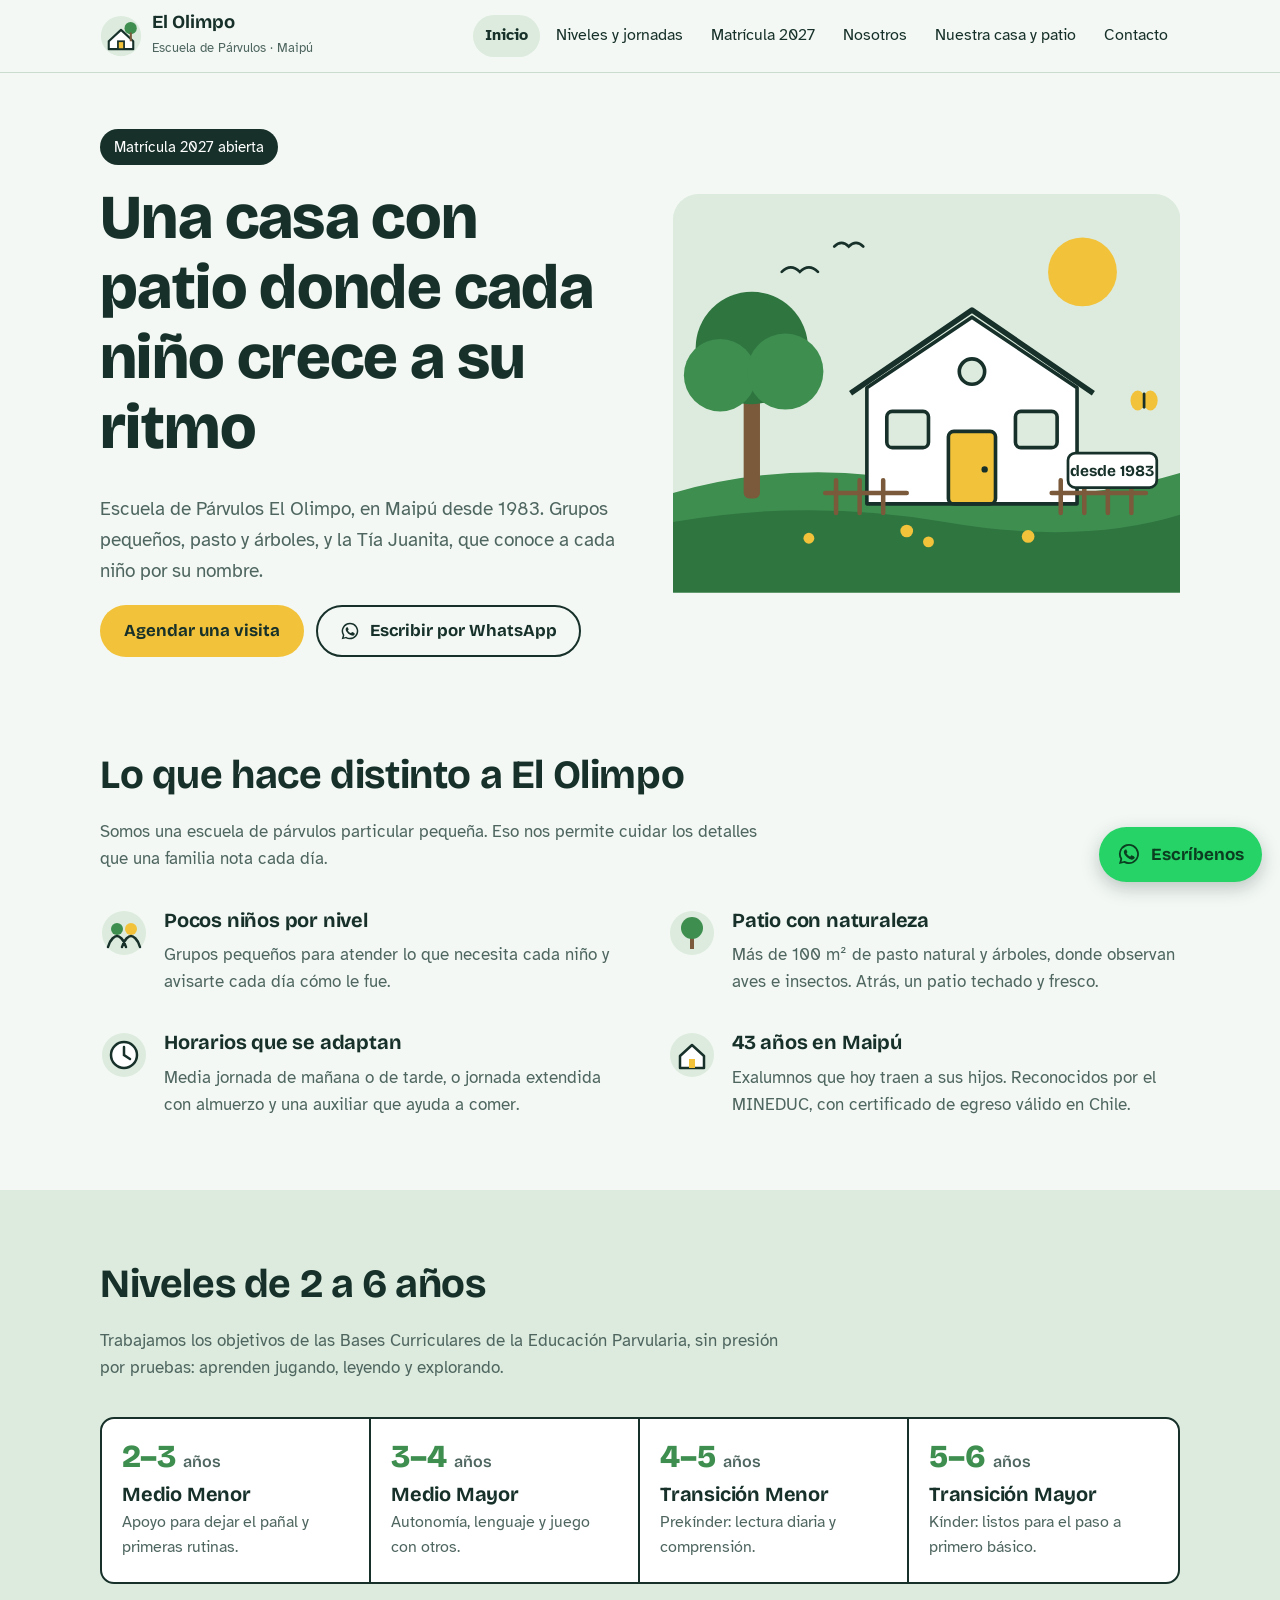
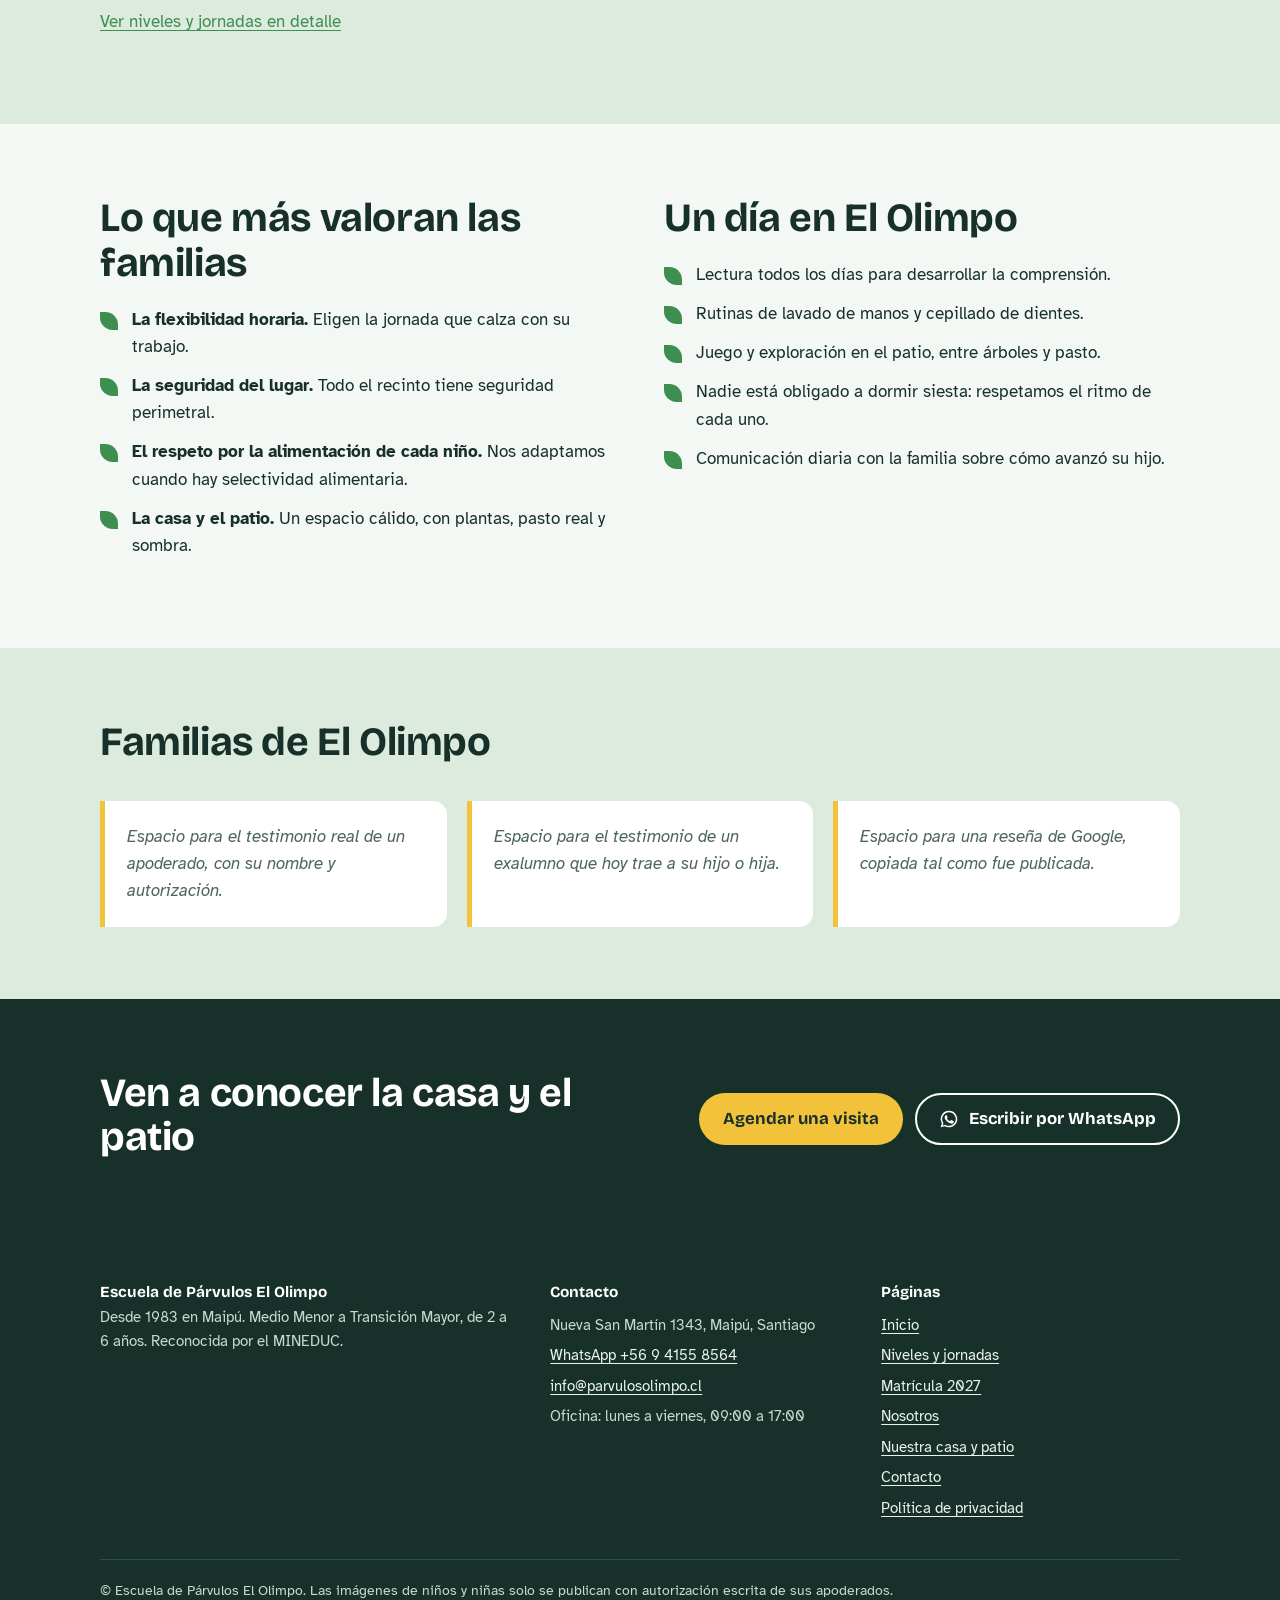
==== index.html @ 6de408c4 "Sitio web Escuela de Párvulos El Olimpo — versión para revisión del cliente Co-Authored-By: Claude O" ====
<!doctype html>
<html lang="es-CL">
<head>
<meta charset="utf-8">
<meta name="viewport" content="width=device-width, initial-scale=1">
<title>Escuela de Párvulos El Olimpo en Maipú | Matrícula 2027 abierta</title>
<meta name="description" content="Escuela de párvulos particular en Maipú desde 1983. Grupos pequeños, patio con pasto y árboles, media jornada o jornada extendida. Matrícula 2027 abierta.">
<link rel="canonical" href="https://parvulosolimpo.cl/">
<meta property="og:type" content="website">
<meta property="og:title" content="Escuela de Párvulos El Olimpo en Maipú | Matrícula 2027 abierta">
<meta property="og:description" content="Escuela de párvulos particular en Maipú desde 1983. Grupos pequeños, patio con pasto y árboles, media jornada o jornada extendida. Matrícula 2027 abierta.">
<meta property="og:url" content="https://parvulosolimpo.cl/">
<meta property="og:locale" content="es_CL">
<link rel="icon" href="favicon.svg" type="image/svg+xml">
<link rel="preconnect" href="https://fonts.googleapis.com">
<link rel="preconnect" href="https://fonts.gstatic.com" crossorigin>
<link href="https://fonts.googleapis.com/css2?family=Atkinson+Hyperlegible:ital,wght@0,400;0,700;1,400&family=Bricolage+Grotesque:opsz,wght@12..96,600;12..96,700;12..96,800&display=swap" rel="stylesheet">
<link rel="stylesheet" href="styles.css">
<script type="application/ld+json">{"@context": "https://schema.org", "@type": "Preschool", "name": "Escuela de Párvulos El Olimpo", "url": "https://parvulosolimpo.cl/", "telephone": "+56941558564", "email": "info@parvulosolimpo.cl", "foundingDate": "1983", "address": {"@type": "PostalAddress", "streetAddress": "Nueva San Martín 1343", "addressLocality": "Maipú", "addressRegion": "Región Metropolitana", "addressCountry": "CL"}, "openingHoursSpecification": [{"@type": "OpeningHoursSpecification", "dayOfWeek": ["Monday", "Tuesday", "Wednesday", "Thursday", "Friday"], "opens": "09:00", "closes": "17:00"}], "description": "Escuela de párvulos particular en Maipú desde 1983. Medio Menor a Transición Mayor (2 a 6 años), grupos pequeños, patio con pasto y árboles, media jornada o jornada extendida. Reconocida por el MINEDUC."}</script>
</head>
<body>
<a class="saltar" href="#contenido">Saltar al contenido</a>
<header class="cabecera">
  <div class="envoltura">
    <a class="marca" href="index.html"><svg viewBox="0 0 48 48" aria-hidden="true"><circle cx="24" cy="24" r="23" fill="#DCEBDD"/><path d="M10 30 24 17l14 13v9H10z" fill="#FFFFFF" stroke="#17312A" stroke-width="2.4" stroke-linejoin="round"/><rect x="20.5" y="30" width="7" height="9" fill="#F2C23A" stroke="#17312A" stroke-width="2"/><circle cx="35" cy="15" r="7" fill="#3E8E4F"/><rect x="34" y="20" width="2.4" height="10" fill="#7A5A3A"/></svg><span><b>El Olimpo</b><small>Escuela de Párvulos · Maipú</small></span></a>
    <button class="boton-menu" aria-expanded="false" aria-controls="menu">Menú</button>
    <nav class="menu" id="menu" aria-label="Principal"><a href="index.html" aria-current="page">Inicio</a><a href="niveles.html">Niveles y jornadas</a><a href="matricula.html">Matrícula 2027</a><a href="nosotros.html">Nosotros</a><a href="casa-y-patio.html">Nuestra casa y patio</a><a href="contacto.html">Contacto</a></nav>
  </div>
</header>
<main id="contenido">

<section class="portada">
  <div class="envoltura">
    <div>
      <span class="aviso-matricula">Matrícula 2027 abierta</span>
      <h1>Una casa con patio donde cada niño crece a su ritmo</h1>
      <p class="bajada">Escuela de Párvulos El Olimpo, en Maipú desde 1983. Grupos pequeños, pasto y árboles, y la Tía Juanita, que conoce a cada niño por su nombre.</p>
      <div class="acciones">
        <a class="boton boton-principal" href="matricula.html#visita">Agendar una visita</a>
        <a class="boton boton-secundario" href="https://wa.me/56941558564?text=Hola%2C%20quiero%20informaci%C3%B3n%20de%20la%20matr%C3%ADcula%202027%20en%20El%20Olimpo."><svg viewBox="0 0 24 24" aria-hidden="true" fill="currentColor"><path d="M12 2a10 10 0 0 0-8.6 15.1L2 22l5-1.3A10 10 0 1 0 12 2Zm0 18.2a8.2 8.2 0 0 1-4.2-1.1l-.3-.2-3 .8.8-2.9-.2-.3A8.2 8.2 0 1 1 12 20.2Zm4.5-6.1c-.2-.1-1.5-.7-1.7-.8-.2-.1-.4-.1-.6.1l-.8 1c-.1.2-.3.2-.5.1a6.7 6.7 0 0 1-3.3-2.9c-.3-.4.2-.4.7-1.4.1-.2 0-.3 0-.4l-.8-1.8c-.2-.5-.4-.4-.6-.4h-.5a1 1 0 0 0-.7.3 3 3 0 0 0-.9 2.2 5.2 5.2 0 0 0 1.1 2.8 11.9 11.9 0 0 0 4.6 4c1.7.7 2.4.8 3.2.7a2.8 2.8 0 0 0 1.8-1.3 2.3 2.3 0 0 0 .2-1.3c-.1-.1-.3-.2-.5-.3Z"/></svg> Escribir por WhatsApp</a>
      </div>
    </div>
    <svg class="ilustracion" viewBox="0 0 560 440" role="img" aria-label="Ilustración de la casa de El Olimpo con su patio, árboles y aves">
  <rect x="0" y="0" width="560" height="440" rx="28" fill="#DCEBDD"/>
  <circle cx="452" cy="86" r="38" fill="#F2C23A"/>
  <g class="ave"><path d="M120 86q10-10 20 0q10-10 20 0" fill="none" stroke="#17312A" stroke-width="3" stroke-linecap="round"/></g>
  <g class="ave b"><path d="M178 58q8-8 16 0q8-8 16 0" fill="none" stroke="#17312A" stroke-width="3" stroke-linecap="round"/></g>
  <path d="M0 330q140-40 280-10t280-12v132H0z" fill="#3E8E4F"/>
  <path d="M0 362q150-26 300 0t260-8v86H0z" fill="#2F7540"/>
  <!-- árbol grande -->
  <rect x="78" y="196" width="18" height="140" rx="6" fill="#7A5A3A"/>
  <circle cx="87" cy="170" r="62" fill="#2F7540"/><circle cx="52" cy="200" r="40" fill="#3E8E4F"/><circle cx="124" cy="196" r="42" fill="#3E8E4F"/>
  <!-- casa -->
  <path d="M196 220 330 128l134 92" fill="none" stroke="#17312A" stroke-width="6" stroke-linejoin="round"/>
  <path d="M214 214 330 136l116 78v128H214z" fill="#FFFFFF" stroke="#17312A" stroke-width="4" stroke-linejoin="round"/>
  <rect x="304" y="262" width="52" height="80" rx="6" fill="#F2C23A" stroke="#17312A" stroke-width="4"/>
  <circle cx="344" cy="304" r="3.5" fill="#17312A"/>
  <rect x="236" y="240" width="46" height="40" rx="6" fill="#DCEBDD" stroke="#17312A" stroke-width="4"/>
  <rect x="378" y="240" width="46" height="40" rx="6" fill="#DCEBDD" stroke="#17312A" stroke-width="4"/>
  <circle cx="330" cy="196" r="14" fill="#DCEBDD" stroke="#17312A" stroke-width="4"/>
  <!-- reja con letrero -->
  <g stroke="#7A5A3A" stroke-width="5" stroke-linecap="round">
    <path d="M180 352v-36M206 352v-36M232 352v-36M428 352v-36M454 352v-36M480 352v-36M506 352v-36"/>
    <path d="M168 330h90M418 330h104"/>
  </g>
  <rect x="436" y="286" width="98" height="38" rx="8" fill="#FFFFFF" stroke="#17312A" stroke-width="3"/>
  <text x="485" y="311" text-anchor="middle" font-family="Bricolage Grotesque, sans-serif" font-weight="700" font-size="17" fill="#17312A">desde 1983</text>
  <!-- flores -->
  <g fill="#F2C23A"><circle cx="258" cy="372" r="7"/><circle cx="282" cy="384" r="6"/><circle cx="392" cy="378" r="7"/><circle cx="150" cy="380" r="6"/></g>
  <!-- mariposa -->
  <g transform="translate(520 228)"><ellipse cx="-7" cy="0" rx="8" ry="11" fill="#F2C23A"/><ellipse cx="7" cy="0" rx="8" ry="11" fill="#F2C23A"/><rect x="-1.5" y="-9" width="3" height="18" rx="1.5" fill="#17312A"/></g>
</svg>
  </div>
</section>

<section class="seccion">
  <div class="envoltura">
    <div class="intro">
      <h2>Lo que hace distinto a El Olimpo</h2>
      <p>Somos una escuela de párvulos particular pequeña. Eso nos permite cuidar los detalles que una familia nota cada día.</p>
    </div>
    <ul class="pilares">
      <li><svg viewBox="0 0 48 48" aria-hidden="true"><circle cx="24" cy="24" r="22" fill="#DCEBDD"/><circle cx="17" cy="20" r="6" fill="#3E8E4F"/><circle cx="31" cy="20" r="6" fill="#F2C23A"/><path d="M8 38c2-8 7-11 9-11s7 3 9 11M22 38c2-8 7-11 9-11s7 3 9 11" fill="none" stroke="#17312A" stroke-width="2.5" stroke-linecap="round"/></svg><div><h3>Pocos niños por nivel</h3><p>Grupos pequeños para atender lo que necesita cada niño y avisarte cada día cómo le fue.</p></div></li>
      <li><svg viewBox="0 0 48 48" aria-hidden="true"><circle cx="24" cy="24" r="22" fill="#DCEBDD"/><rect x="22" y="24" width="4" height="16" fill="#7A5A3A"/><circle cx="24" cy="19" r="11" fill="#3E8E4F"/></svg><div><h3>Patio con naturaleza</h3><p>Más de 100 m² de pasto natural y árboles, donde observan aves e insectos. Atrás, un patio techado y fresco.</p></div></li>
      <li><svg viewBox="0 0 48 48" aria-hidden="true"><circle cx="24" cy="24" r="22" fill="#DCEBDD"/><circle cx="24" cy="24" r="13" fill="#fff" stroke="#17312A" stroke-width="2.5"/><path d="M24 16v8l6 4" stroke="#17312A" stroke-width="2.5" fill="none" stroke-linecap="round"/></svg><div><h3>Horarios que se adaptan</h3><p>Media jornada de mañana o de tarde, o jornada extendida con almuerzo y una auxiliar que ayuda a comer.</p></div></li>
      <li><svg viewBox="0 0 48 48" aria-hidden="true"><circle cx="24" cy="24" r="22" fill="#DCEBDD"/><path d="M12 25 24 14l12 11v12H12z" fill="#fff" stroke="#17312A" stroke-width="2.5" stroke-linejoin="round"/><rect x="21" y="28" width="6" height="9" fill="#F2C23A"/></svg><div><h3>43 años en Maipú</h3><p>Exalumnos que hoy traen a sus hijos. Reconocidos por el MINEDUC, con certificado de egreso válido en Chile.</p></div></li>
    </ul>
  </div>
</section>

<section class="seccion seccion-hoja">
  <div class="envoltura">
    <div class="intro">
      <h2>Niveles de 2 a 6 años</h2>
      <p>Trabajamos los objetivos de las Bases Curriculares de la Educación Parvularia, sin presión por pruebas: aprenden jugando, leyendo y explorando.</p>
    </div>
    <div class="niveles">
      <div class="nivel"><div class="edad">2–3 <span>años</span></div><h3>Medio Menor</h3><p>Apoyo para dejar el pañal y primeras rutinas.</p></div>
      <div class="nivel"><div class="edad">3–4 <span>años</span></div><h3>Medio Mayor</h3><p>Autonomía, lenguaje y juego con otros.</p></div>
      <div class="nivel"><div class="edad">4–5 <span>años</span></div><h3>Transición Menor</h3><p>Prekínder: lectura diaria y comprensión.</p></div>
      <div class="nivel"><div class="edad">5–6 <span>años</span></div><h3>Transición Mayor</h3><p>Kínder: listos para el paso a primero básico.</p></div>
    </div>
    <p class="centrado-sm"><a href="niveles.html">Ver niveles y jornadas en detalle</a></p>
  </div>
</section>

<section class="seccion">
  <div class="envoltura dos-col">
    <div>
      <h2>Lo que más valoran las familias</h2>
      <ul class="lista-hoja">
        <li><b>La flexibilidad horaria.</b> Eligen la jornada que calza con su trabajo.</li>
        <li><b>La seguridad del lugar.</b> Todo el recinto tiene seguridad perimetral.</li>
        <li><b>El respeto por la alimentación de cada niño.</b> Nos adaptamos cuando hay selectividad alimentaria.</li>
        <li><b>La casa y el patio.</b> Un espacio cálido, con plantas, pasto real y sombra.</li>
      </ul>
    </div>
    <div>
      <h2>Un día en El Olimpo</h2>
      <ul class="lista-hoja">
        <li>Lectura todos los días para desarrollar la comprensión.</li>
        <li>Rutinas de lavado de manos y cepillado de dientes.</li>
        <li>Juego y exploración en el patio, entre árboles y pasto.</li>
        <li>Nadie está obligado a dormir siesta: respetamos el ritmo de cada uno.</li>
        <li>Comunicación diaria con la familia sobre cómo avanzó su hijo.</li>
      </ul>
    </div>
  </div>
</section>

<section class="seccion seccion-hoja">
  <div class="envoltura">
    <div class="intro"><h2>Familias de El Olimpo</h2></div>
    <div class="testimonios">
      <blockquote class="testimonio">Espacio para el testimonio real de un apoderado, con su nombre y autorización.</blockquote>
      <blockquote class="testimonio">Espacio para el testimonio de un exalumno que hoy trae a su hijo o hija.</blockquote>
      <blockquote class="testimonio">Espacio para una reseña de Google, copiada tal como fue publicada.</blockquote>
    </div>
  </div>
</section>
<section class="seccion seccion-pino llamado">
  <div class="envoltura">
    <h2>Ven a conocer la casa y el patio</h2>
    <div class="acciones">
      <a class="boton boton-principal" href="matricula.html#visita">Agendar una visita</a>
      <a class="boton boton-secundario" style="border-color:#fff;color:#fff" href="https://wa.me/56941558564?text=Hola%2C%20quiero%20informaci%C3%B3n%20de%20la%20matr%C3%ADcula%202027%20en%20El%20Olimpo."><svg viewBox="0 0 24 24" aria-hidden="true" fill="currentColor"><path d="M12 2a10 10 0 0 0-8.6 15.1L2 22l5-1.3A10 10 0 1 0 12 2Zm0 18.2a8.2 8.2 0 0 1-4.2-1.1l-.3-.2-3 .8.8-2.9-.2-.3A8.2 8.2 0 1 1 12 20.2Zm4.5-6.1c-.2-.1-1.5-.7-1.7-.8-.2-.1-.4-.1-.6.1l-.8 1c-.1.2-.3.2-.5.1a6.7 6.7 0 0 1-3.3-2.9c-.3-.4.2-.4.7-1.4.1-.2 0-.3 0-.4l-.8-1.8c-.2-.5-.4-.4-.6-.4h-.5a1 1 0 0 0-.7.3 3 3 0 0 0-.9 2.2 5.2 5.2 0 0 0 1.1 2.8 11.9 11.9 0 0 0 4.6 4c1.7.7 2.4.8 3.2.7a2.8 2.8 0 0 0 1.8-1.3 2.3 2.3 0 0 0 .2-1.3c-.1-.1-.3-.2-.5-.3Z"/></svg> Escribir por WhatsApp</a>
    </div>
  </div>
</section>

</main>
<footer class="pie">
  <div class="envoltura">
    <div>
      <b>Escuela de Párvulos El Olimpo</b>
      <p>Desde 1983 en Maipú. Medio Menor a Transición Mayor, de 2 a 6 años. Reconocida por el MINEDUC.</p>
    </div>
    <div>
      <b>Contacto</b>
      <ul>
        <li>Nueva San Martín 1343, Maipú, Santiago</li>
        <li><a href="https://wa.me/56941558564?text=Hola%2C%20quiero%20informaci%C3%B3n%20de%20la%20matr%C3%ADcula%202027%20en%20El%20Olimpo.">WhatsApp +56 9 4155 8564</a></li>
        <li><a href="mailto:info@parvulosolimpo.cl">info@parvulosolimpo.cl</a></li>
        <li>Oficina: lunes a viernes, 09:00 a 17:00</li>
      </ul>
    </div>
    <div>
      <b>Páginas</b>
      <ul><li><a href="index.html">Inicio</a></li><li><a href="niveles.html">Niveles y jornadas</a></li><li><a href="matricula.html">Matrícula 2027</a></li><li><a href="nosotros.html">Nosotros</a></li><li><a href="casa-y-patio.html">Nuestra casa y patio</a></li><li><a href="contacto.html">Contacto</a></li><li><a href="privacidad.html">Política de privacidad</a></li></ul>
    </div>
    <p class="legal">© Escuela de Párvulos El Olimpo. Las imágenes de niños y niñas solo se publican con autorización escrita de sus apoderados.</p>
  </div>
</footer>
<a class="wsp-flotante" href="https://wa.me/56941558564?text=Hola%2C%20quiero%20informaci%C3%B3n%20de%20la%20matr%C3%ADcula%202027%20en%20El%20Olimpo." aria-label="Escríbenos por WhatsApp"><svg viewBox="0 0 24 24" aria-hidden="true" fill="currentColor"><path d="M12 2a10 10 0 0 0-8.6 15.1L2 22l5-1.3A10 10 0 1 0 12 2Zm0 18.2a8.2 8.2 0 0 1-4.2-1.1l-.3-.2-3 .8.8-2.9-.2-.3A8.2 8.2 0 1 1 12 20.2Zm4.5-6.1c-.2-.1-1.5-.7-1.7-.8-.2-.1-.4-.1-.6.1l-.8 1c-.1.2-.3.2-.5.1a6.7 6.7 0 0 1-3.3-2.9c-.3-.4.2-.4.7-1.4.1-.2 0-.3 0-.4l-.8-1.8c-.2-.5-.4-.4-.6-.4h-.5a1 1 0 0 0-.7.3 3 3 0 0 0-.9 2.2 5.2 5.2 0 0 0 1.1 2.8 11.9 11.9 0 0 0 4.6 4c1.7.7 2.4.8 3.2.7a2.8 2.8 0 0 0 1.8-1.3 2.3 2.3 0 0 0 .2-1.3c-.1-.1-.3-.2-.5-.3Z"/></svg><span>Escríbenos</span></a>
<script src="script.js"></script>
</body>
</html>
---- styles.css ----
/* Escuela de Párvulos El Olimpo — hoja de estilos */
:root{
  --pino:#17312A;      /* texto y fondos oscuros */
  --pasto:#3E8E4F;     /* verde de acento */
  --hoja:#DCEBDD;      /* verde muy claro para bandas */
  --cielo:#F3F8F4;     /* fondo general */
  --girasol:#F2C23A;   /* botones principales */
  --corteza:#7A5A3A;   /* detalles cálidos */
  --papel:#FFFFFF;
  --suave:#4F6660;     /* texto secundario */
  --borde:#C9DCCD;
  --radio:14px;
  --ancho:1120px;
  --f-tit:"Bricolage Grotesque", system-ui, sans-serif;
  --f-txt:"Atkinson Hyperlegible", system-ui, sans-serif;
}
*{box-sizing:border-box}
html{scroll-behavior:smooth}
@media (prefers-reduced-motion:reduce){html{scroll-behavior:auto}*{animation:none!important;transition:none!important}}
body{margin:0;background:var(--cielo);color:var(--pino);font-family:var(--f-txt);font-size:1.0625rem;line-height:1.6;-webkit-font-smoothing:antialiased}
img,svg{max-width:100%;display:block}
a{color:var(--pasto);text-underline-offset:3px}
a:hover{color:var(--pino)}
:focus-visible{outline:3px solid var(--girasol);outline-offset:3px;border-radius:6px}
h1,h2,h3{font-family:var(--f-tit);line-height:1.12;margin:0 0 .5em;letter-spacing:-.01em}
h1{font-size:clamp(2.2rem,5.4vw,3.9rem);font-weight:800}
h2{font-size:clamp(1.7rem,3.4vw,2.5rem);font-weight:700}
h3{font-size:1.25rem;font-weight:700}
p{margin:0 0 1em;max-width:68ch}
.envoltura{max-width:var(--ancho);margin:0 auto;padding:0 20px}
.saltar{position:absolute;left:-999px;top:8px;background:var(--girasol);color:var(--pino);padding:8px 14px;border-radius:8px;z-index:50}
.saltar:focus{left:12px}

/* Encabezado */
.cabecera{background:var(--cielo);position:sticky;top:0;z-index:30;border-bottom:1px solid var(--borde)}
.cabecera .envoltura{display:flex;align-items:center;justify-content:space-between;gap:16px;min-height:72px}
.marca{display:flex;align-items:center;gap:10px;text-decoration:none;color:var(--pino)}
.marca svg{width:42px;height:42px;flex:none}
.marca b{font-family:var(--f-tit);font-size:1.15rem;display:block;line-height:1.1}
.marca small{color:var(--suave);font-size:.82rem}
.menu{display:flex;gap:4px;align-items:center}
.menu a{color:var(--pino);text-decoration:none;padding:8px 12px;border-radius:999px;font-size:.98rem}
.menu a:hover{background:var(--hoja)}
.menu a[aria-current="page"]{background:var(--hoja);font-weight:700}
.boton-menu{display:none;background:none;border:2px solid var(--pino);border-radius:10px;padding:6px 12px;font:inherit;color:var(--pino);cursor:pointer}
@media (max-width:900px){
  .boton-menu{display:block}
  .menu{display:none;position:absolute;left:0;right:0;top:72px;background:var(--cielo);flex-direction:column;align-items:stretch;padding:8px 20px 20px;border-bottom:1px solid var(--borde)}
  .menu.abierto{display:flex}
  .menu a{padding:12px 14px}
}

/* Botones */
.boton{display:inline-flex;align-items:center;gap:10px;font-family:var(--f-tit);font-weight:700;font-size:1.05rem;text-decoration:none;padding:14px 22px;border-radius:999px;border:2px solid transparent;cursor:pointer;line-height:1.1}
.boton-principal{background:var(--girasol);color:var(--pino)}
.boton-principal:hover{background:#E5B323;color:var(--pino)}
.boton-secundario{border-color:var(--pino);color:var(--pino);background:transparent}
.boton-secundario:hover{background:var(--pino);color:var(--papel)}
.boton svg{width:20px;height:20px}
.acciones{display:flex;flex-wrap:wrap;gap:12px;margin-top:8px}

/* Portada */
.portada{padding:56px 0 24px;overflow:hidden}
.portada .envoltura{display:grid;grid-template-columns:1.05fr 1fr;gap:40px;align-items:center}
.portada .bajada{font-size:1.2rem;color:var(--suave);max-width:46ch}
.aviso-matricula{display:inline-block;background:var(--pino);color:var(--papel);padding:6px 14px;border-radius:999px;font-size:.95rem;margin-bottom:18px}
.ilustracion{width:100%;height:auto}
@media (max-width:860px){.portada .envoltura{grid-template-columns:1fr}.portada{padding-top:32px}}

/* Secciones */
.seccion{padding:72px 0}
.seccion-hoja{background:var(--hoja)}
.seccion-pino{background:var(--pino);color:var(--papel)}
.seccion-pino a:not(.boton){color:var(--girasol)}
.seccion-pino p{color:#D9E7DF}
.intro{max-width:62ch;margin-bottom:36px}
.intro p{color:var(--suave)}
.seccion-pino .intro p{color:#C7DACF}

/* Pilares de la portada: lista en dos columnas, no tarjetas */
.pilares{display:grid;grid-template-columns:repeat(2,1fr);gap:36px 56px;list-style:none;padding:0;margin:0}
.pilares li{display:grid;grid-template-columns:48px 1fr;gap:16px}
.pilares svg{width:48px;height:48px}
.pilares p{color:var(--suave);margin:0}
@media (max-width:720px){.pilares{grid-template-columns:1fr}}

/* Niveles */
.niveles{display:grid;grid-template-columns:repeat(4,1fr);gap:0;border:2px solid var(--pino);border-radius:var(--radio);overflow:hidden;background:var(--papel)}
.nivel{padding:22px 20px;border-right:2px solid var(--pino)}
.nivel:last-child{border-right:0}
.nivel .edad{font-family:var(--f-tit);font-size:2rem;font-weight:800;color:var(--pasto);line-height:1}
.nivel .edad span{font-size:1rem;color:var(--suave);font-weight:600}
.nivel h3{margin:10px 0 4px}
.nivel p{color:var(--suave);font-size:.98rem;margin:0}
@media (max-width:860px){.niveles{grid-template-columns:repeat(2,1fr)}.nivel:nth-child(2){border-right:0}.nivel:nth-child(-n+2){border-bottom:2px solid var(--pino)}}
@media (max-width:480px){.niveles{grid-template-columns:1fr}.nivel{border-right:0;border-bottom:2px solid var(--pino)}.nivel:last-child{border-bottom:0}}

/* Jornadas */
.jornadas{display:grid;grid-template-columns:repeat(3,1fr);gap:20px}
.jornada{background:var(--papel);border-radius:var(--radio);padding:24px;border:1px solid var(--borde)}
.jornada .hora{font-family:var(--f-tit);font-size:1.5rem;font-weight:700}
.jornada.destacada{border:2px solid var(--pasto)}
@media (max-width:860px){.jornadas{grid-template-columns:1fr}}

/* Lista con hojitas */
.lista-hoja{list-style:none;padding:0;margin:0 0 1em}
.lista-hoja li{position:relative;padding-left:32px;margin-bottom:12px;max-width:66ch}
.lista-hoja li::before{content:"";position:absolute;left:0;top:.35em;width:18px;height:18px;background:var(--pasto);border-radius:0 70% 0 70%}
.seccion-pino .lista-hoja li::before{background:var(--girasol)}

/* Columnas */
.dos-col{display:grid;grid-template-columns:1fr 1fr;gap:48px;align-items:start}
@media (max-width:860px){.dos-col{grid-template-columns:1fr;gap:28px}}

/* Cita de la dueña */
.cita{font-family:var(--f-tit);font-size:clamp(1.4rem,2.6vw,2rem);font-weight:600;line-height:1.3;margin:0 0 16px;max-width:30ch}
.firma{color:var(--girasol);font-weight:700}

/* Fotos pendientes */
.foto{background:repeating-linear-gradient(135deg,#E7F0E8 0 14px,#DCE9DE 14px 28px);border:2px dashed #9DBBA4;border-radius:var(--radio);display:flex;align-items:center;justify-content:center;text-align:center;color:var(--suave);font-size:.95rem;padding:16px;aspect-ratio:4/3}
.foto.alta{aspect-ratio:3/4}
.foto.ancha{aspect-ratio:16/9}
.galeria{display:grid;grid-template-columns:repeat(3,1fr);gap:16px}
.galeria .ancha{grid-column:span 2}
@media (max-width:720px){.galeria{grid-template-columns:1fr}.galeria .ancha{grid-column:auto}}

/* Testimonios (espacios para reales) */
.testimonios{display:grid;grid-template-columns:repeat(3,1fr);gap:20px}
.testimonio{margin:0;background:var(--papel);border-left:5px solid var(--girasol);padding:22px;border-radius:0 var(--radio) var(--radio) 0;color:var(--suave);font-style:italic}
@media (max-width:860px){.testimonios{grid-template-columns:1fr}}

/* Pasos de matrícula (secuencia real) */
.pasos{list-style:none;padding:0;margin:0;counter-reset:paso;display:grid;gap:0}
.pasos li{counter-increment:paso;display:grid;grid-template-columns:64px 1fr;gap:18px;padding:22px 0;border-top:1px solid var(--borde)}
.pasos li:last-child{border-bottom:1px solid var(--borde)}
.pasos li::before{content:counter(paso);font-family:var(--f-tit);font-weight:800;font-size:2.4rem;color:var(--pasto);line-height:1}
.pasos p{margin:0;color:var(--suave)}

/* Formulario */
.formulario{background:var(--papel);border-radius:var(--radio);padding:28px;border:1px solid var(--borde)}
.campo{margin-bottom:16px}
.campo label{display:block;font-weight:700;margin-bottom:6px}
.campo input,.campo select,.campo textarea{width:100%;font:inherit;padding:12px 14px;border:2px solid var(--borde);border-radius:10px;background:var(--cielo);color:var(--pino)}
.campo input:focus,.campo select:focus,.campo textarea:focus{border-color:var(--pasto);outline:none}
.ayuda{font-size:.9rem;color:var(--suave)}
.error{color:#A3341F;font-size:.92rem;margin-top:6px;display:none}
.campo.con-error .error{display:block}
.campo.con-error input,.campo.con-error select{border-color:#A3341F}

/* Preguntas frecuentes */
.preguntas details{border-top:1px solid var(--borde);padding:4px 0}
.preguntas details:last-child{border-bottom:1px solid var(--borde)}
.preguntas summary{cursor:pointer;font-family:var(--f-tit);font-weight:700;font-size:1.12rem;padding:16px 36px 16px 0;list-style:none;position:relative}
.preguntas summary::-webkit-details-marker{display:none}
.preguntas summary::after{content:"+";position:absolute;right:4px;top:10px;font-size:1.6rem;color:var(--pasto)}
.preguntas details[open] summary::after{content:"–"}
.preguntas details p{color:var(--suave)}

/* Contacto */
.datos{list-style:none;padding:0;margin:0 0 24px}
.datos li{padding:14px 0;border-bottom:1px solid var(--borde)}
.datos b{display:block;font-family:var(--f-tit)}
.mapa{width:100%;aspect-ratio:4/3;border:0;border-radius:var(--radio)}

/* Documentos */
.documentos{display:grid;grid-template-columns:repeat(2,1fr);gap:10px 32px;list-style:none;padding:0}
.documentos a{display:block;padding:10px 0;border-bottom:1px solid var(--borde);text-decoration:none;color:var(--pino)}
.documentos a:hover{color:var(--pasto)}
.documentos small{color:var(--suave)}
@media (max-width:640px){.documentos{grid-template-columns:1fr}}

/* Línea de tiempo de la historia */
.historia{list-style:none;padding:0;margin:0;border-left:3px solid var(--pasto)}
.historia li{padding:0 0 26px 26px;position:relative}
.historia li::before{content:"";position:absolute;left:-10px;top:6px;width:17px;height:17px;border-radius:50%;background:var(--cielo);border:3px solid var(--pasto)}
.historia .anio{font-family:var(--f-tit);font-weight:800;font-size:1.4rem}

/* Llamado final */
.llamado{text-align:left}
.llamado .envoltura{display:flex;justify-content:space-between;align-items:center;gap:24px;flex-wrap:wrap}
.llamado h2{margin:0;max-width:22ch}

/* Pie */
.pie{background:var(--pino);color:#C7DACF;padding:48px 0 96px;font-size:.96rem}
.pie .envoltura{display:grid;grid-template-columns:1.4fr 1fr 1fr;gap:32px}
.pie b{color:var(--papel);font-family:var(--f-tit)}
.pie a{color:#E9F2EC}
.pie ul{list-style:none;padding:0;margin:8px 0 0}
.pie li{margin-bottom:6px}
.pie .legal{grid-column:1/-1;max-width:none;border-top:1px solid #2E4D43;padding-top:20px;font-size:.88rem}
@media (max-width:760px){.pie .envoltura{grid-template-columns:1fr}}

/* WhatsApp flotante */
.wsp-flotante{position:fixed;right:18px;bottom:18px;z-index:40;background:#25D366;color:#0B3D21;border-radius:999px;padding:14px 18px;display:flex;align-items:center;gap:10px;text-decoration:none;font-family:var(--f-tit);font-weight:700;box-shadow:0 6px 18px rgba(23,49,42,.25)}
.wsp-flotante:hover{color:#0B3D21;background:#1FBE5B}
.wsp-flotante svg{width:24px;height:24px}
@media (max-width:480px){.wsp-flotante span{display:none}.wsp-flotante{padding:14px}}

/* Animación única: las aves de la ilustración */
@keyframes vuelo{0%,100%{transform:translate(0,0)}50%{transform:translate(6px,-5px)}}
.ave{animation:vuelo 5s ease-in-out infinite}
.ave.b{animation-delay:-2.5s}

.pequeno{font-size:.92rem;color:var(--suave)}
.centrado-sm{margin-top:24px}
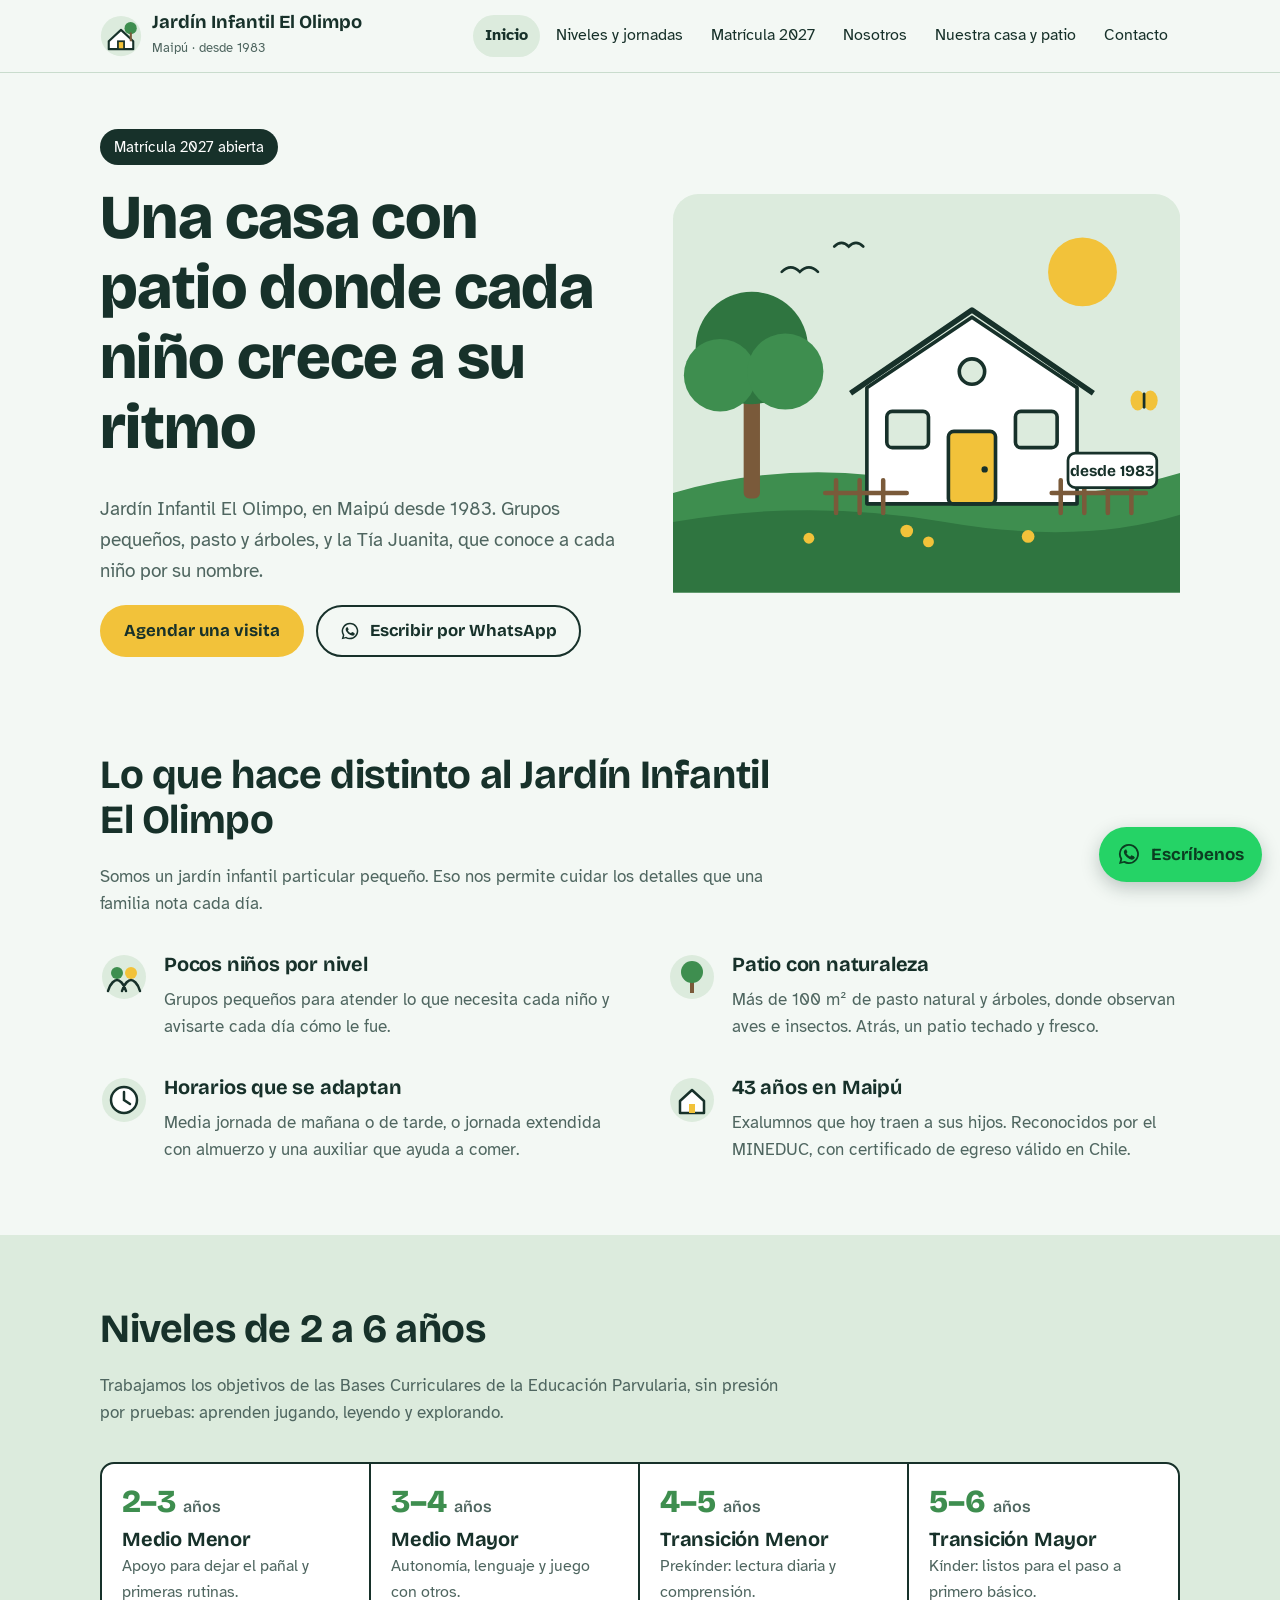
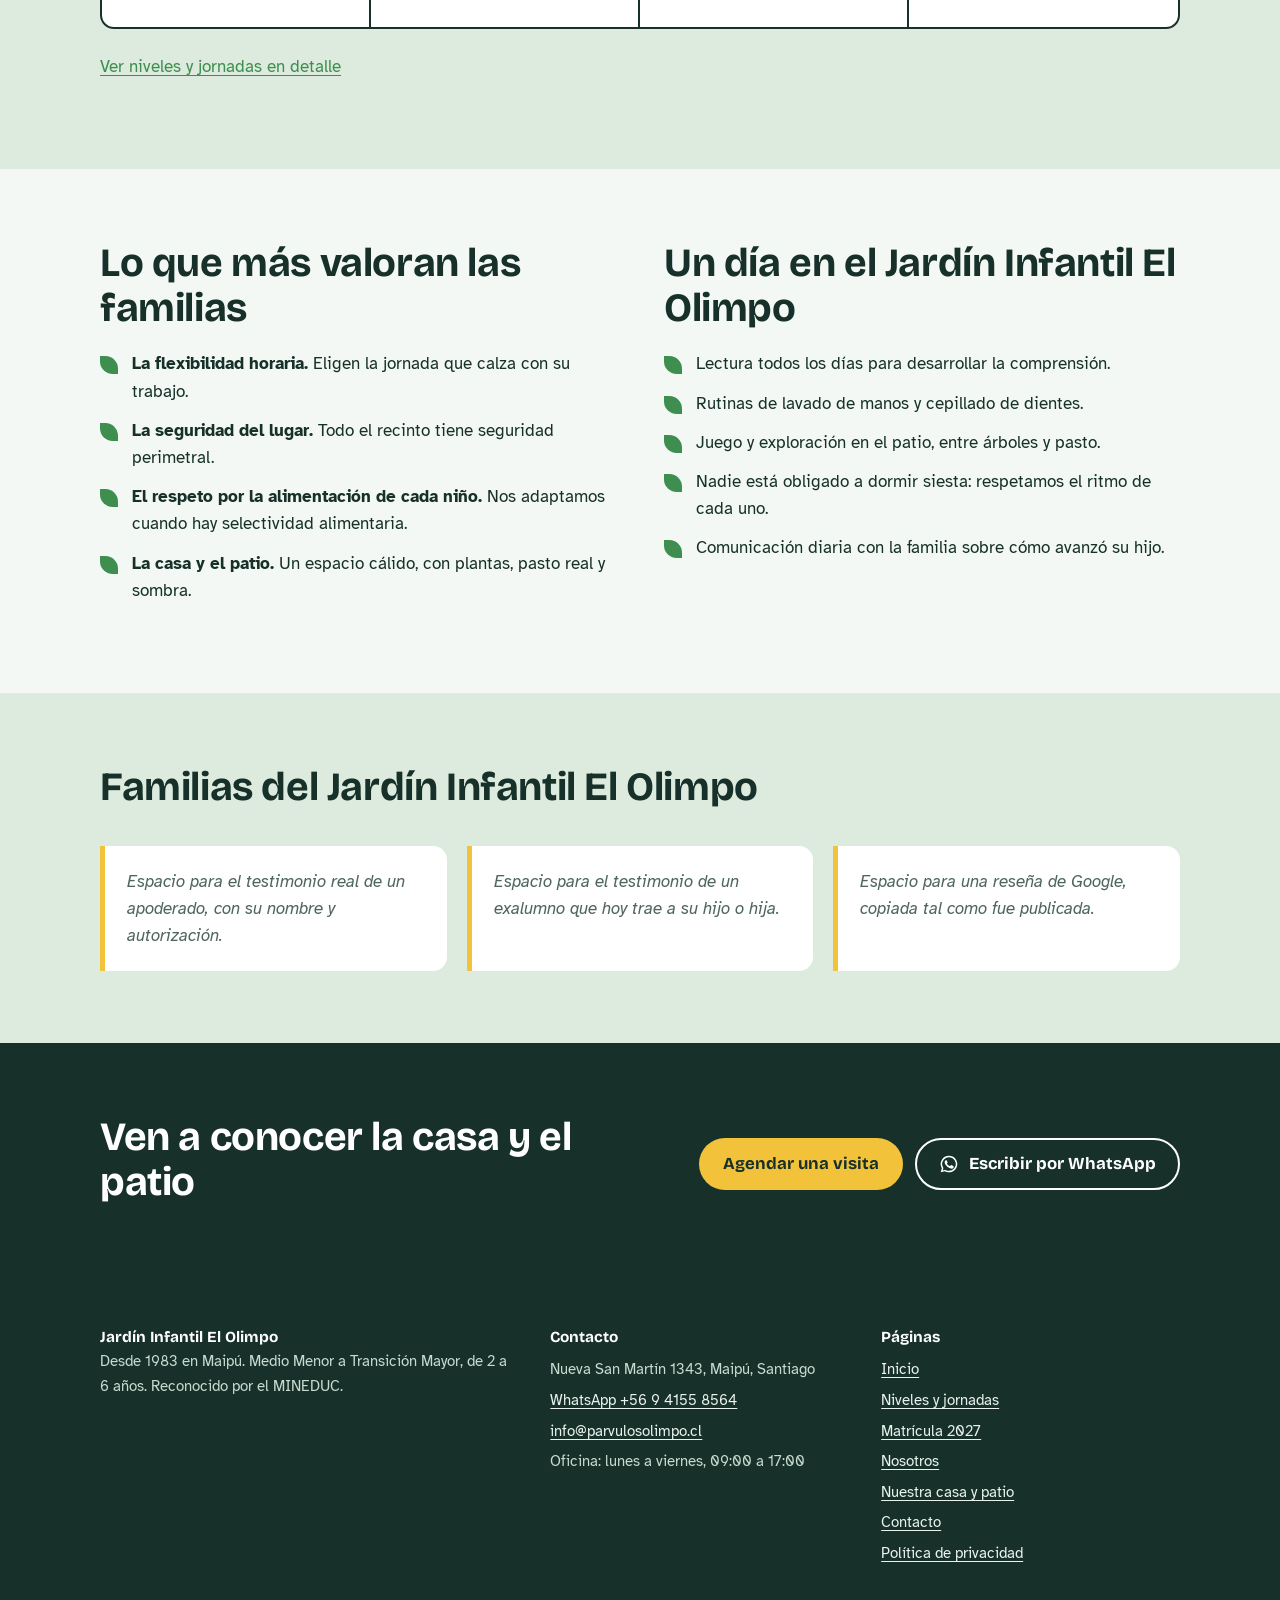
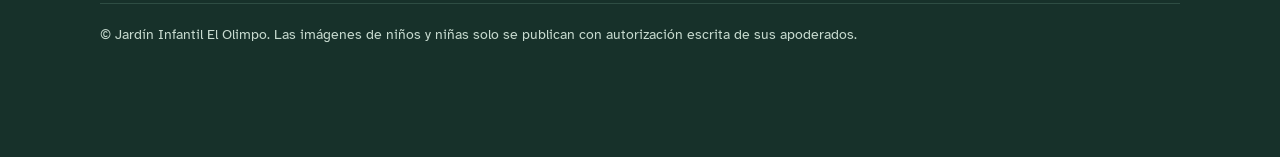
==== commit ccd0c66d: "Usar el nombre completo «Jardín Infantil El Olimpo» en todo el sitio Co-Authored-By: Claude Opus 5.5" ====
--- a/index.html
+++ b/index.html
@@ -2,13 +2,14 @@
 <html lang="es-CL">
 <head>
 <meta charset="utf-8">
+<meta name="robots" content="noindex, nofollow"><!-- QUITAR al publicar en parvulosolimpo.cl -->
 <meta name="viewport" content="width=device-width, initial-scale=1">
-<title>Escuela de Párvulos El Olimpo en Maipú | Matrícula 2027 abierta</title>
-<meta name="description" content="Escuela de párvulos particular en Maipú desde 1983. Grupos pequeños, patio con pasto y árboles, media jornada o jornada extendida. Matrícula 2027 abierta.">
+<title>Jardín Infantil El Olimpo en Maipú | Matrícula 2027 abierta</title>
+<meta name="description" content="Jardín Infantil El Olimpo, particular en Maipú desde 1983. Grupos pequeños, patio con pasto y árboles, media jornada o jornada extendida. Matrícula 2027 abierta.">
 <link rel="canonical" href="https://parvulosolimpo.cl/">
 <meta property="og:type" content="website">
-<meta property="og:title" content="Escuela de Párvulos El Olimpo en Maipú | Matrícula 2027 abierta">
-<meta property="og:description" content="Escuela de párvulos particular en Maipú desde 1983. Grupos pequeños, patio con pasto y árboles, media jornada o jornada extendida. Matrícula 2027 abierta.">
+<meta property="og:title" content="Jardín Infantil El Olimpo en Maipú | Matrícula 2027 abierta">
+<meta property="og:description" content="Jardín Infantil El Olimpo, particular en Maipú desde 1983. Grupos pequeños, patio con pasto y árboles, media jornada o jornada extendida. Matrícula 2027 abierta.">
 <meta property="og:url" content="https://parvulosolimpo.cl/">
 <meta property="og:locale" content="es_CL">
 <link rel="icon" href="favicon.svg" type="image/svg+xml">
@@ -16,13 +17,13 @@
 <link rel="preconnect" href="https://fonts.gstatic.com" crossorigin>
 <link href="https://fonts.googleapis.com/css2?family=Atkinson+Hyperlegible:ital,wght@0,400;0,700;1,400&family=Bricolage+Grotesque:opsz,wght@12..96,600;12..96,700;12..96,800&display=swap" rel="stylesheet">
 <link rel="stylesheet" href="styles.css">
-<script type="application/ld+json">{"@context": "https://schema.org", "@type": "Preschool", "name": "Escuela de Párvulos El Olimpo", "url": "https://parvulosolimpo.cl/", "telephone": "+56941558564", "email": "info@parvulosolimpo.cl", "foundingDate": "1983", "address": {"@type": "PostalAddress", "streetAddress": "Nueva San Martín 1343", "addressLocality": "Maipú", "addressRegion": "Región Metropolitana", "addressCountry": "CL"}, "openingHoursSpecification": [{"@type": "OpeningHoursSpecification", "dayOfWeek": ["Monday", "Tuesday", "Wednesday", "Thursday", "Friday"], "opens": "09:00", "closes": "17:00"}], "description": "Escuela de párvulos particular en Maipú desde 1983. Medio Menor a Transición Mayor (2 a 6 años), grupos pequeños, patio con pasto y árboles, media jornada o jornada extendida. Reconocida por el MINEDUC."}</script>
+<script type="application/ld+json">{"@context": "https://schema.org", "@type": "Preschool", "name": "Jardín Infantil El Olimpo", "alternateName": "Escuela de Párvulos El Olimpo", "url": "https://parvulosolimpo.cl/", "telephone": "+56941558564", "email": "info@parvulosolimpo.cl", "foundingDate": "1983", "address": {"@type": "PostalAddress", "streetAddress": "Nueva San Martín 1343", "addressLocality": "Maipú", "addressRegion": "Región Metropolitana", "addressCountry": "CL"}, "openingHoursSpecification": [{"@type": "OpeningHoursSpecification", "dayOfWeek": ["Monday", "Tuesday", "Wednesday", "Thursday", "Friday"], "opens": "09:00", "closes": "17:00"}], "description": "Jardín Infantil El Olimpo, particular en Maipú desde 1983. Medio Menor a Transición Mayor (2 a 6 años), grupos pequeños, patio con pasto y árboles, media jornada o jornada extendida. Reconocido por el MINEDUC."}</script>
 </head>
 <body>
 <a class="saltar" href="#contenido">Saltar al contenido</a>
 <header class="cabecera">
   <div class="envoltura">
-    <a class="marca" href="index.html"><svg viewBox="0 0 48 48" aria-hidden="true"><circle cx="24" cy="24" r="23" fill="#DCEBDD"/><path d="M10 30 24 17l14 13v9H10z" fill="#FFFFFF" stroke="#17312A" stroke-width="2.4" stroke-linejoin="round"/><rect x="20.5" y="30" width="7" height="9" fill="#F2C23A" stroke="#17312A" stroke-width="2"/><circle cx="35" cy="15" r="7" fill="#3E8E4F"/><rect x="34" y="20" width="2.4" height="10" fill="#7A5A3A"/></svg><span><b>El Olimpo</b><small>Escuela de Párvulos · Maipú</small></span></a>
+    <a class="marca" href="index.html"><svg viewBox="0 0 48 48" aria-hidden="true"><circle cx="24" cy="24" r="23" fill="#DCEBDD"/><path d="M10 30 24 17l14 13v9H10z" fill="#FFFFFF" stroke="#17312A" stroke-width="2.4" stroke-linejoin="round"/><rect x="20.5" y="30" width="7" height="9" fill="#F2C23A" stroke="#17312A" stroke-width="2"/><circle cx="35" cy="15" r="7" fill="#3E8E4F"/><rect x="34" y="20" width="2.4" height="10" fill="#7A5A3A"/></svg><span><b>Jardín Infantil El Olimpo</b><small>Maipú · desde 1983</small></span></a>
     <button class="boton-menu" aria-expanded="false" aria-controls="menu">Menú</button>
     <nav class="menu" id="menu" aria-label="Principal"><a href="index.html" aria-current="page">Inicio</a><a href="niveles.html">Niveles y jornadas</a><a href="matricula.html">Matrícula 2027</a><a href="nosotros.html">Nosotros</a><a href="casa-y-patio.html">Nuestra casa y patio</a><a href="contacto.html">Contacto</a></nav>
   </div>
@@ -34,13 +35,13 @@
     <div>
       <span class="aviso-matricula">Matrícula 2027 abierta</span>
       <h1>Una casa con patio donde cada niño crece a su ritmo</h1>
-      <p class="bajada">Escuela de Párvulos El Olimpo, en Maipú desde 1983. Grupos pequeños, pasto y árboles, y la Tía Juanita, que conoce a cada niño por su nombre.</p>
+      <p class="bajada">Jardín Infantil El Olimpo, en Maipú desde 1983. Grupos pequeños, pasto y árboles, y la Tía Juanita, que conoce a cada niño por su nombre.</p>
       <div class="acciones">
         <a class="boton boton-principal" href="matricula.html#visita">Agendar una visita</a>
-        <a class="boton boton-secundario" href="https://wa.me/56941558564?text=Hola%2C%20quiero%20informaci%C3%B3n%20de%20la%20matr%C3%ADcula%202027%20en%20El%20Olimpo."><svg viewBox="0 0 24 24" aria-hidden="true" fill="currentColor"><path d="M12 2a10 10 0 0 0-8.6 15.1L2 22l5-1.3A10 10 0 1 0 12 2Zm0 18.2a8.2 8.2 0 0 1-4.2-1.1l-.3-.2-3 .8.8-2.9-.2-.3A8.2 8.2 0 1 1 12 20.2Zm4.5-6.1c-.2-.1-1.5-.7-1.7-.8-.2-.1-.4-.1-.6.1l-.8 1c-.1.2-.3.2-.5.1a6.7 6.7 0 0 1-3.3-2.9c-.3-.4.2-.4.7-1.4.1-.2 0-.3 0-.4l-.8-1.8c-.2-.5-.4-.4-.6-.4h-.5a1 1 0 0 0-.7.3 3 3 0 0 0-.9 2.2 5.2 5.2 0 0 0 1.1 2.8 11.9 11.9 0 0 0 4.6 4c1.7.7 2.4.8 3.2.7a2.8 2.8 0 0 0 1.8-1.3 2.3 2.3 0 0 0 .2-1.3c-.1-.1-.3-.2-.5-.3Z"/></svg> Escribir por WhatsApp</a>
+        <a class="boton boton-secundario" href="https://wa.me/56941558564?text=Hola%2C%20quiero%20informaci%C3%B3n%20de%20la%20matr%C3%ADcula%202027%20en%20el%20Jard%C3%ADn%20Infantil%20El%20Olimpo."><svg viewBox="0 0 24 24" aria-hidden="true" fill="currentColor"><path d="M12 2a10 10 0 0 0-8.6 15.1L2 22l5-1.3A10 10 0 1 0 12 2Zm0 18.2a8.2 8.2 0 0 1-4.2-1.1l-.3-.2-3 .8.8-2.9-.2-.3A8.2 8.2 0 1 1 12 20.2Zm4.5-6.1c-.2-.1-1.5-.7-1.7-.8-.2-.1-.4-.1-.6.1l-.8 1c-.1.2-.3.2-.5.1a6.7 6.7 0 0 1-3.3-2.9c-.3-.4.2-.4.7-1.4.1-.2 0-.3 0-.4l-.8-1.8c-.2-.5-.4-.4-.6-.4h-.5a1 1 0 0 0-.7.3 3 3 0 0 0-.9 2.2 5.2 5.2 0 0 0 1.1 2.8 11.9 11.9 0 0 0 4.6 4c1.7.7 2.4.8 3.2.7a2.8 2.8 0 0 0 1.8-1.3 2.3 2.3 0 0 0 .2-1.3c-.1-.1-.3-.2-.5-.3Z"/></svg> Escribir por WhatsApp</a>
       </div>
     </div>
-    <svg class="ilustracion" viewBox="0 0 560 440" role="img" aria-label="Ilustración de la casa de El Olimpo con su patio, árboles y aves">
+    <svg class="ilustracion" viewBox="0 0 560 440" role="img" aria-label="Ilustración de la casa del Jardín Infantil El Olimpo con su patio, árboles y aves">
   <rect x="0" y="0" width="560" height="440" rx="28" fill="#DCEBDD"/>
   <circle cx="452" cy="86" r="38" fill="#F2C23A"/>
   <g class="ave"><path d="M120 86q10-10 20 0q10-10 20 0" fill="none" stroke="#17312A" stroke-width="3" stroke-linecap="round"/></g>
@@ -76,8 +77,8 @@
 <section class="seccion">
   <div class="envoltura">
     <div class="intro">
-      <h2>Lo que hace distinto a El Olimpo</h2>
-      <p>Somos una escuela de párvulos particular pequeña. Eso nos permite cuidar los detalles que una familia nota cada día.</p>
+      <h2>Lo que hace distinto al Jardín Infantil El Olimpo</h2>
+      <p>Somos un jardín infantil particular pequeño. Eso nos permite cuidar los detalles que una familia nota cada día.</p>
     </div>
     <ul class="pilares">
       <li><svg viewBox="0 0 48 48" aria-hidden="true"><circle cx="24" cy="24" r="22" fill="#DCEBDD"/><circle cx="17" cy="20" r="6" fill="#3E8E4F"/><circle cx="31" cy="20" r="6" fill="#F2C23A"/><path d="M8 38c2-8 7-11 9-11s7 3 9 11M22 38c2-8 7-11 9-11s7 3 9 11" fill="none" stroke="#17312A" stroke-width="2.5" stroke-linecap="round"/></svg><div><h3>Pocos niños por nivel</h3><p>Grupos pequeños para atender lo que necesita cada niño y avisarte cada día cómo le fue.</p></div></li>
@@ -116,7 +117,7 @@
       </ul>
     </div>
     <div>
-      <h2>Un día en El Olimpo</h2>
+      <h2>Un día en el Jardín Infantil El Olimpo</h2>
       <ul class="lista-hoja">
         <li>Lectura todos los días para desarrollar la comprensión.</li>
         <li>Rutinas de lavado de manos y cepillado de dientes.</li>
@@ -130,7 +131,7 @@
 
 <section class="seccion seccion-hoja">
   <div class="envoltura">
-    <div class="intro"><h2>Familias de El Olimpo</h2></div>
+    <div class="intro"><h2>Familias del Jardín Infantil El Olimpo</h2></div>
     <div class="testimonios">
       <blockquote class="testimonio">Espacio para el testimonio real de un apoderado, con su nombre y autorización.</blockquote>
       <blockquote class="testimonio">Espacio para el testimonio de un exalumno que hoy trae a su hijo o hija.</blockquote>
@@ -143,7 +144,7 @@
     <h2>Ven a conocer la casa y el patio</h2>
     <div class="acciones">
       <a class="boton boton-principal" href="matricula.html#visita">Agendar una visita</a>
-      <a class="boton boton-secundario" style="border-color:#fff;color:#fff" href="https://wa.me/56941558564?text=Hola%2C%20quiero%20informaci%C3%B3n%20de%20la%20matr%C3%ADcula%202027%20en%20El%20Olimpo."><svg viewBox="0 0 24 24" aria-hidden="true" fill="currentColor"><path d="M12 2a10 10 0 0 0-8.6 15.1L2 22l5-1.3A10 10 0 1 0 12 2Zm0 18.2a8.2 8.2 0 0 1-4.2-1.1l-.3-.2-3 .8.8-2.9-.2-.3A8.2 8.2 0 1 1 12 20.2Zm4.5-6.1c-.2-.1-1.5-.7-1.7-.8-.2-.1-.4-.1-.6.1l-.8 1c-.1.2-.3.2-.5.1a6.7 6.7 0 0 1-3.3-2.9c-.3-.4.2-.4.7-1.4.1-.2 0-.3 0-.4l-.8-1.8c-.2-.5-.4-.4-.6-.4h-.5a1 1 0 0 0-.7.3 3 3 0 0 0-.9 2.2 5.2 5.2 0 0 0 1.1 2.8 11.9 11.9 0 0 0 4.6 4c1.7.7 2.4.8 3.2.7a2.8 2.8 0 0 0 1.8-1.3 2.3 2.3 0 0 0 .2-1.3c-.1-.1-.3-.2-.5-.3Z"/></svg> Escribir por WhatsApp</a>
+      <a class="boton boton-secundario" style="border-color:#fff;color:#fff" href="https://wa.me/56941558564?text=Hola%2C%20quiero%20informaci%C3%B3n%20de%20la%20matr%C3%ADcula%202027%20en%20el%20Jard%C3%ADn%20Infantil%20El%20Olimpo."><svg viewBox="0 0 24 24" aria-hidden="true" fill="currentColor"><path d="M12 2a10 10 0 0 0-8.6 15.1L2 22l5-1.3A10 10 0 1 0 12 2Zm0 18.2a8.2 8.2 0 0 1-4.2-1.1l-.3-.2-3 .8.8-2.9-.2-.3A8.2 8.2 0 1 1 12 20.2Zm4.5-6.1c-.2-.1-1.5-.7-1.7-.8-.2-.1-.4-.1-.6.1l-.8 1c-.1.2-.3.2-.5.1a6.7 6.7 0 0 1-3.3-2.9c-.3-.4.2-.4.7-1.4.1-.2 0-.3 0-.4l-.8-1.8c-.2-.5-.4-.4-.6-.4h-.5a1 1 0 0 0-.7.3 3 3 0 0 0-.9 2.2 5.2 5.2 0 0 0 1.1 2.8 11.9 11.9 0 0 0 4.6 4c1.7.7 2.4.8 3.2.7a2.8 2.8 0 0 0 1.8-1.3 2.3 2.3 0 0 0 .2-1.3c-.1-.1-.3-.2-.5-.3Z"/></svg> Escribir por WhatsApp</a>
     </div>
   </div>
 </section>
@@ -152,14 +153,14 @@
 <footer class="pie">
   <div class="envoltura">
     <div>
-      <b>Escuela de Párvulos El Olimpo</b>
-      <p>Desde 1983 en Maipú. Medio Menor a Transición Mayor, de 2 a 6 años. Reconocida por el MINEDUC.</p>
+      <b>Jardín Infantil El Olimpo</b>
+      <p>Desde 1983 en Maipú. Medio Menor a Transición Mayor, de 2 a 6 años. Reconocido por el MINEDUC.</p>
     </div>
     <div>
       <b>Contacto</b>
       <ul>
         <li>Nueva San Martín 1343, Maipú, Santiago</li>
-        <li><a href="https://wa.me/56941558564?text=Hola%2C%20quiero%20informaci%C3%B3n%20de%20la%20matr%C3%ADcula%202027%20en%20El%20Olimpo.">WhatsApp +56 9 4155 8564</a></li>
+        <li><a href="https://wa.me/56941558564?text=Hola%2C%20quiero%20informaci%C3%B3n%20de%20la%20matr%C3%ADcula%202027%20en%20el%20Jard%C3%ADn%20Infantil%20El%20Olimpo.">WhatsApp +56 9 4155 8564</a></li>
         <li><a href="mailto:info@parvulosolimpo.cl">info@parvulosolimpo.cl</a></li>
         <li>Oficina: lunes a viernes, 09:00 a 17:00</li>
       </ul>
@@ -168,10 +169,10 @@
       <b>Páginas</b>
       <ul><li><a href="index.html">Inicio</a></li><li><a href="niveles.html">Niveles y jornadas</a></li><li><a href="matricula.html">Matrícula 2027</a></li><li><a href="nosotros.html">Nosotros</a></li><li><a href="casa-y-patio.html">Nuestra casa y patio</a></li><li><a href="contacto.html">Contacto</a></li><li><a href="privacidad.html">Política de privacidad</a></li></ul>
     </div>
-    <p class="legal">© Escuela de Párvulos El Olimpo. Las imágenes de niños y niñas solo se publican con autorización escrita de sus apoderados.</p>
+    <p class="legal">© Jardín Infantil El Olimpo. Las imágenes de niños y niñas solo se publican con autorización escrita de sus apoderados.</p>
   </div>
 </footer>
-<a class="wsp-flotante" href="https://wa.me/56941558564?text=Hola%2C%20quiero%20informaci%C3%B3n%20de%20la%20matr%C3%ADcula%202027%20en%20El%20Olimpo." aria-label="Escríbenos por WhatsApp"><svg viewBox="0 0 24 24" aria-hidden="true" fill="currentColor"><path d="M12 2a10 10 0 0 0-8.6 15.1L2 22l5-1.3A10 10 0 1 0 12 2Zm0 18.2a8.2 8.2 0 0 1-4.2-1.1l-.3-.2-3 .8.8-2.9-.2-.3A8.2 8.2 0 1 1 12 20.2Zm4.5-6.1c-.2-.1-1.5-.7-1.7-.8-.2-.1-.4-.1-.6.1l-.8 1c-.1.2-.3.2-.5.1a6.7 6.7 0 0 1-3.3-2.9c-.3-.4.2-.4.7-1.4.1-.2 0-.3 0-.4l-.8-1.8c-.2-.5-.4-.4-.6-.4h-.5a1 1 0 0 0-.7.3 3 3 0 0 0-.9 2.2 5.2 5.2 0 0 0 1.1 2.8 11.9 11.9 0 0 0 4.6 4c1.7.7 2.4.8 3.2.7a2.8 2.8 0 0 0 1.8-1.3 2.3 2.3 0 0 0 .2-1.3c-.1-.1-.3-.2-.5-.3Z"/></svg><span>Escríbenos</span></a>
+<a class="wsp-flotante" href="https://wa.me/56941558564?text=Hola%2C%20quiero%20informaci%C3%B3n%20de%20la%20matr%C3%ADcula%202027%20en%20el%20Jard%C3%ADn%20Infantil%20El%20Olimpo." aria-label="Escríbenos por WhatsApp"><svg viewBox="0 0 24 24" aria-hidden="true" fill="currentColor"><path d="M12 2a10 10 0 0 0-8.6 15.1L2 22l5-1.3A10 10 0 1 0 12 2Zm0 18.2a8.2 8.2 0 0 1-4.2-1.1l-.3-.2-3 .8.8-2.9-.2-.3A8.2 8.2 0 1 1 12 20.2Zm4.5-6.1c-.2-.1-1.5-.7-1.7-.8-.2-.1-.4-.1-.6.1l-.8 1c-.1.2-.3.2-.5.1a6.7 6.7 0 0 1-3.3-2.9c-.3-.4.2-.4.7-1.4.1-.2 0-.3 0-.4l-.8-1.8c-.2-.5-.4-.4-.6-.4h-.5a1 1 0 0 0-.7.3 3 3 0 0 0-.9 2.2 5.2 5.2 0 0 0 1.1 2.8 11.9 11.9 0 0 0 4.6 4c1.7.7 2.4.8 3.2.7a2.8 2.8 0 0 0 1.8-1.3 2.3 2.3 0 0 0 .2-1.3c-.1-.1-.3-.2-.5-.3Z"/></svg><span>Escríbenos</span></a>
 <script src="script.js"></script>
 </body>
 </html>
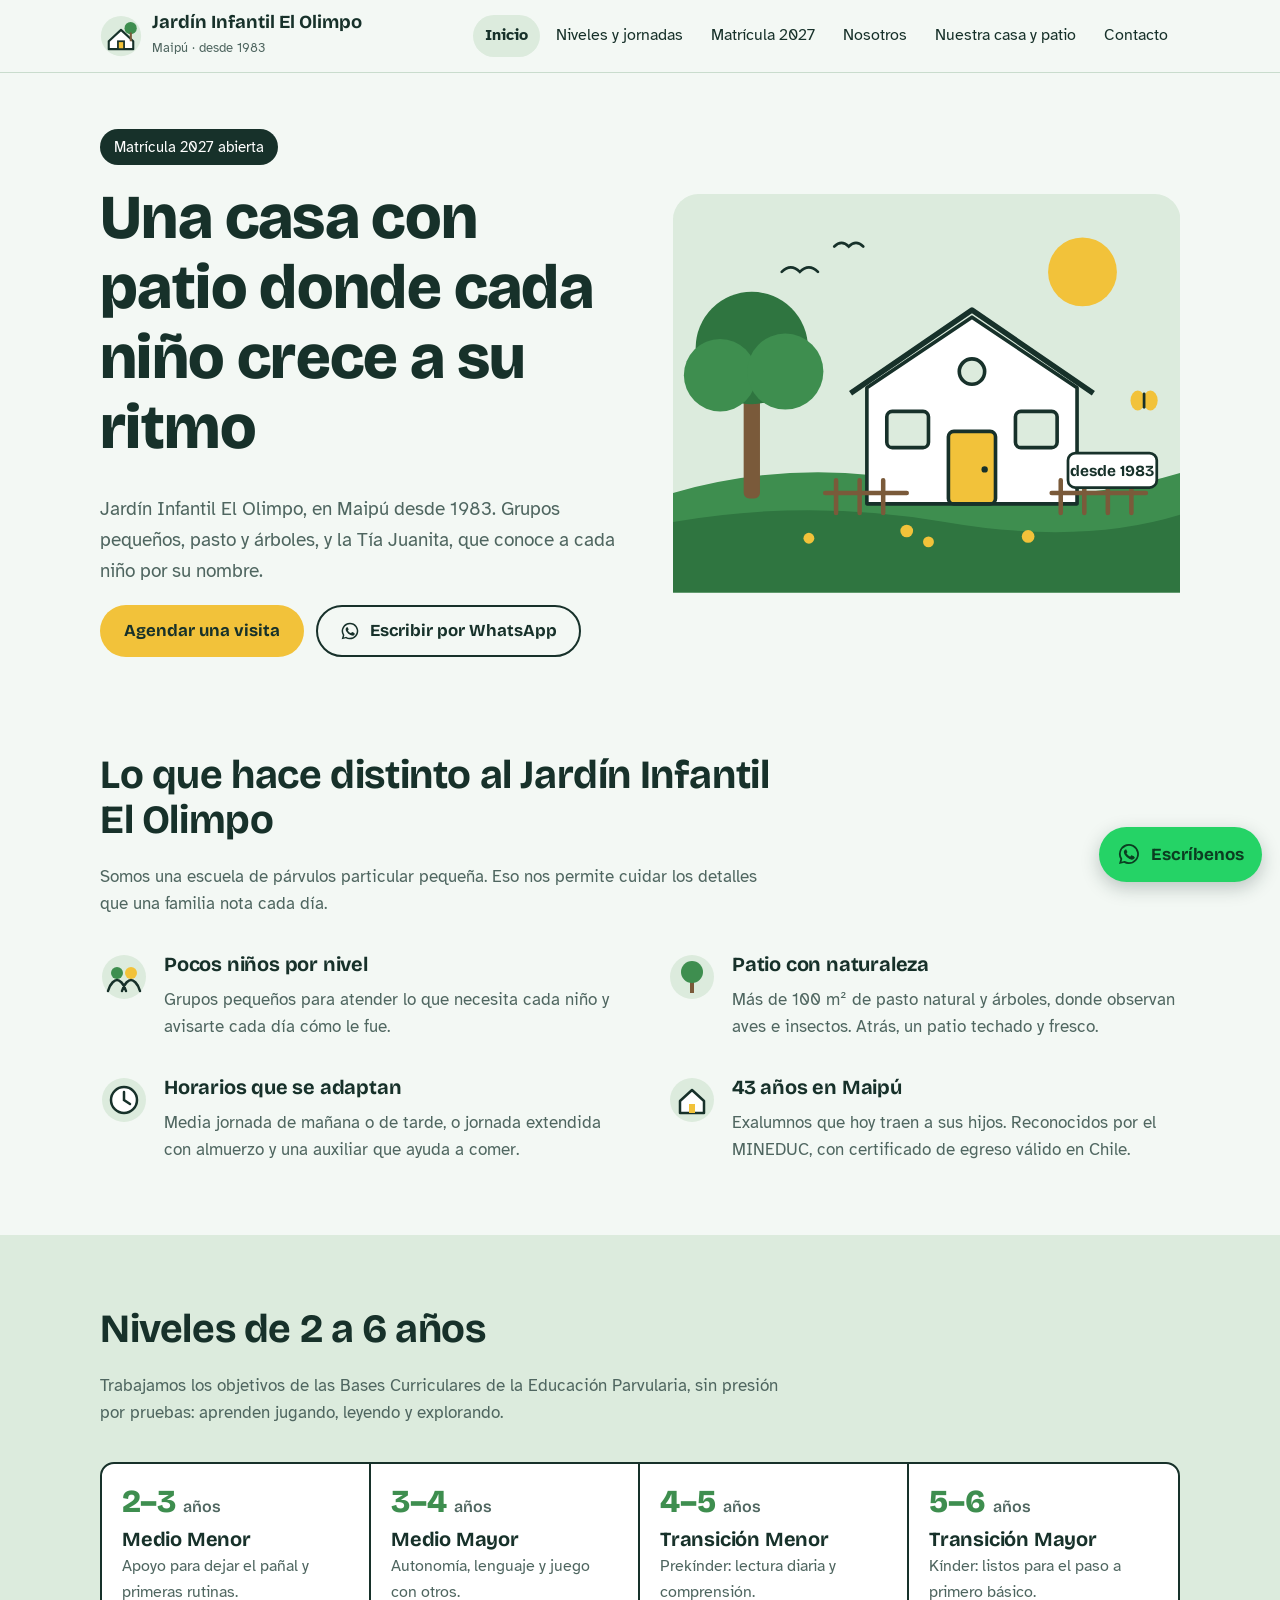
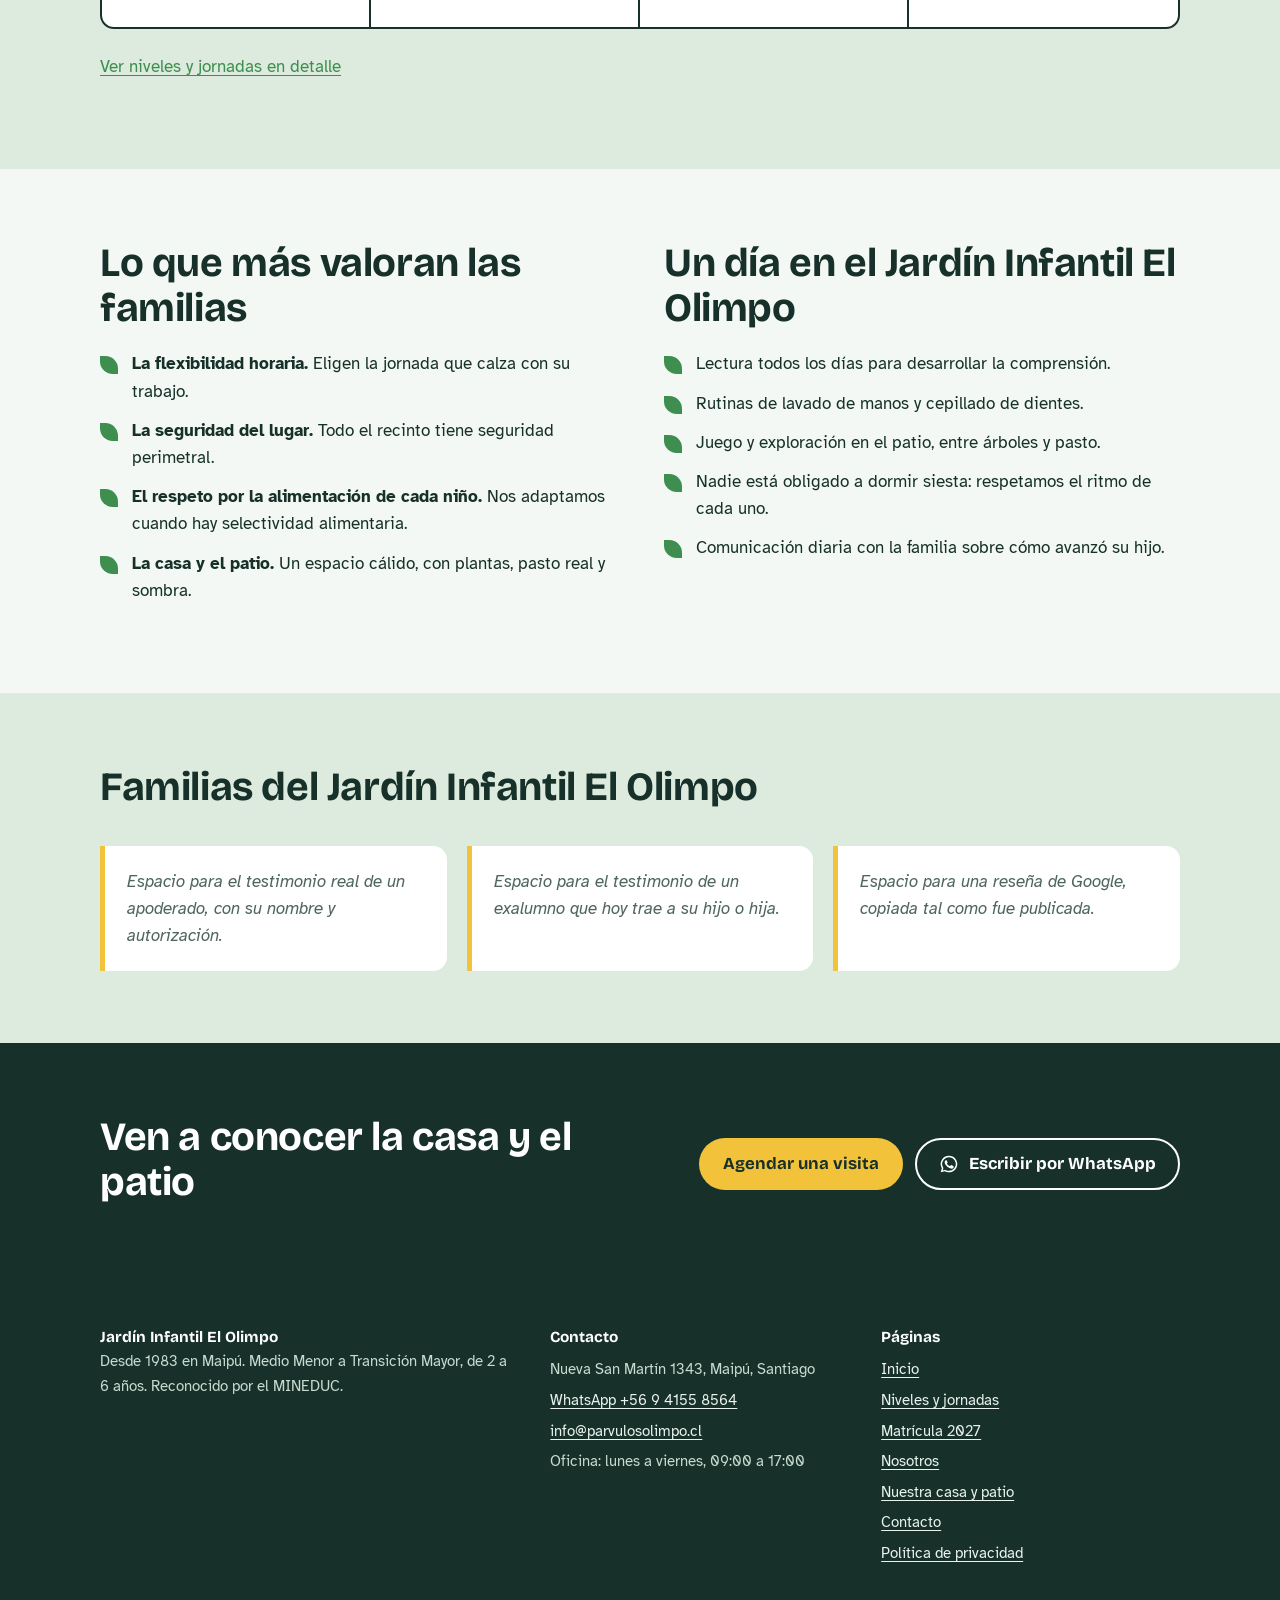
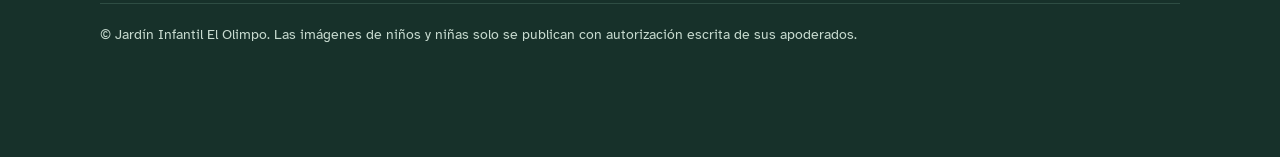
==== commit fa2cccad: "Mantener «escuela de párvulos» como tipo de establecimiento Co-Authored-By: Claude Opus 5.5 <noreply" ====
--- a/index.html
+++ b/index.html
@@ -5,11 +5,11 @@
 <meta name="robots" content="noindex, nofollow"><!-- QUITAR al publicar en parvulosolimpo.cl -->
 <meta name="viewport" content="width=device-width, initial-scale=1">
 <title>Jardín Infantil El Olimpo en Maipú | Matrícula 2027 abierta</title>
-<meta name="description" content="Jardín Infantil El Olimpo, particular en Maipú desde 1983. Grupos pequeños, patio con pasto y árboles, media jornada o jornada extendida. Matrícula 2027 abierta.">
+<meta name="description" content="Jardín Infantil El Olimpo, escuela de párvulos particular en Maipú desde 1983. Grupos pequeños, patio con pasto y árboles, media jornada o jornada extendida. Matrícula 2027 abierta.">
 <link rel="canonical" href="https://parvulosolimpo.cl/">
 <meta property="og:type" content="website">
 <meta property="og:title" content="Jardín Infantil El Olimpo en Maipú | Matrícula 2027 abierta">
-<meta property="og:description" content="Jardín Infantil El Olimpo, particular en Maipú desde 1983. Grupos pequeños, patio con pasto y árboles, media jornada o jornada extendida. Matrícula 2027 abierta.">
+<meta property="og:description" content="Jardín Infantil El Olimpo, escuela de párvulos particular en Maipú desde 1983. Grupos pequeños, patio con pasto y árboles, media jornada o jornada extendida. Matrícula 2027 abierta.">
 <meta property="og:url" content="https://parvulosolimpo.cl/">
 <meta property="og:locale" content="es_CL">
 <link rel="icon" href="favicon.svg" type="image/svg+xml">
@@ -17,7 +17,7 @@
 <link rel="preconnect" href="https://fonts.gstatic.com" crossorigin>
 <link href="https://fonts.googleapis.com/css2?family=Atkinson+Hyperlegible:ital,wght@0,400;0,700;1,400&family=Bricolage+Grotesque:opsz,wght@12..96,600;12..96,700;12..96,800&display=swap" rel="stylesheet">
 <link rel="stylesheet" href="styles.css">
-<script type="application/ld+json">{"@context": "https://schema.org", "@type": "Preschool", "name": "Jardín Infantil El Olimpo", "alternateName": "Escuela de Párvulos El Olimpo", "url": "https://parvulosolimpo.cl/", "telephone": "+56941558564", "email": "info@parvulosolimpo.cl", "foundingDate": "1983", "address": {"@type": "PostalAddress", "streetAddress": "Nueva San Martín 1343", "addressLocality": "Maipú", "addressRegion": "Región Metropolitana", "addressCountry": "CL"}, "openingHoursSpecification": [{"@type": "OpeningHoursSpecification", "dayOfWeek": ["Monday", "Tuesday", "Wednesday", "Thursday", "Friday"], "opens": "09:00", "closes": "17:00"}], "description": "Jardín Infantil El Olimpo, particular en Maipú desde 1983. Medio Menor a Transición Mayor (2 a 6 años), grupos pequeños, patio con pasto y árboles, media jornada o jornada extendida. Reconocido por el MINEDUC."}</script>
+<script type="application/ld+json">{"@context": "https://schema.org", "@type": "Preschool", "name": "Jardín Infantil El Olimpo", "alternateName": "Escuela de Párvulos El Olimpo", "url": "https://parvulosolimpo.cl/", "telephone": "+56941558564", "email": "info@parvulosolimpo.cl", "foundingDate": "1983", "address": {"@type": "PostalAddress", "streetAddress": "Nueva San Martín 1343", "addressLocality": "Maipú", "addressRegion": "Región Metropolitana", "addressCountry": "CL"}, "openingHoursSpecification": [{"@type": "OpeningHoursSpecification", "dayOfWeek": ["Monday", "Tuesday", "Wednesday", "Thursday", "Friday"], "opens": "09:00", "closes": "17:00"}], "description": "Jardín Infantil El Olimpo, escuela de párvulos particular en Maipú desde 1983. Medio Menor a Transición Mayor (2 a 6 años), grupos pequeños, patio con pasto y árboles, media jornada o jornada extendida. Reconocido por el MINEDUC."}</script>
 </head>
 <body>
 <a class="saltar" href="#contenido">Saltar al contenido</a>
@@ -78,7 +78,7 @@
   <div class="envoltura">
     <div class="intro">
       <h2>Lo que hace distinto al Jardín Infantil El Olimpo</h2>
-      <p>Somos un jardín infantil particular pequeño. Eso nos permite cuidar los detalles que una familia nota cada día.</p>
+      <p>Somos una escuela de párvulos particular pequeña. Eso nos permite cuidar los detalles que una familia nota cada día.</p>
     </div>
     <ul class="pilares">
       <li><svg viewBox="0 0 48 48" aria-hidden="true"><circle cx="24" cy="24" r="22" fill="#DCEBDD"/><circle cx="17" cy="20" r="6" fill="#3E8E4F"/><circle cx="31" cy="20" r="6" fill="#F2C23A"/><path d="M8 38c2-8 7-11 9-11s7 3 9 11M22 38c2-8 7-11 9-11s7 3 9 11" fill="none" stroke="#17312A" stroke-width="2.5" stroke-linecap="round"/></svg><div><h3>Pocos niños por nivel</h3><p>Grupos pequeños para atender lo que necesita cada niño y avisarte cada día cómo le fue.</p></div></li>
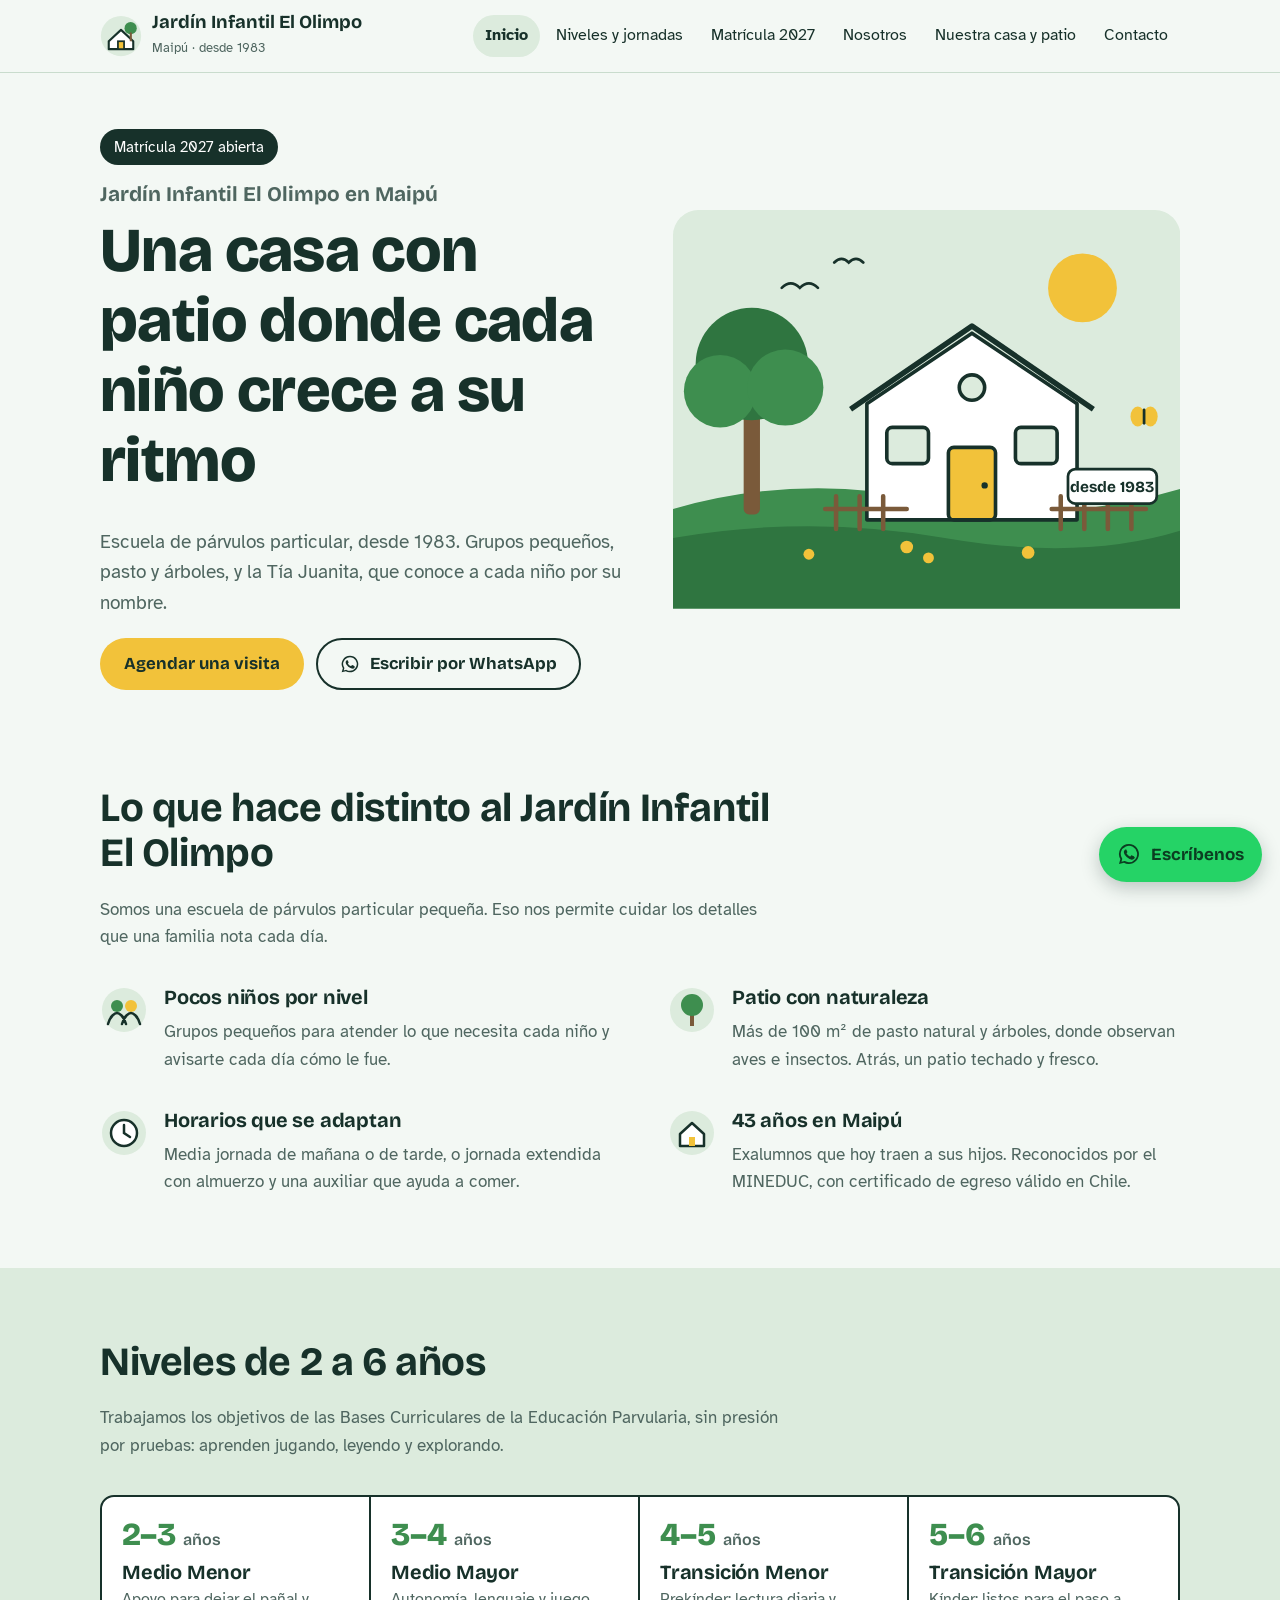
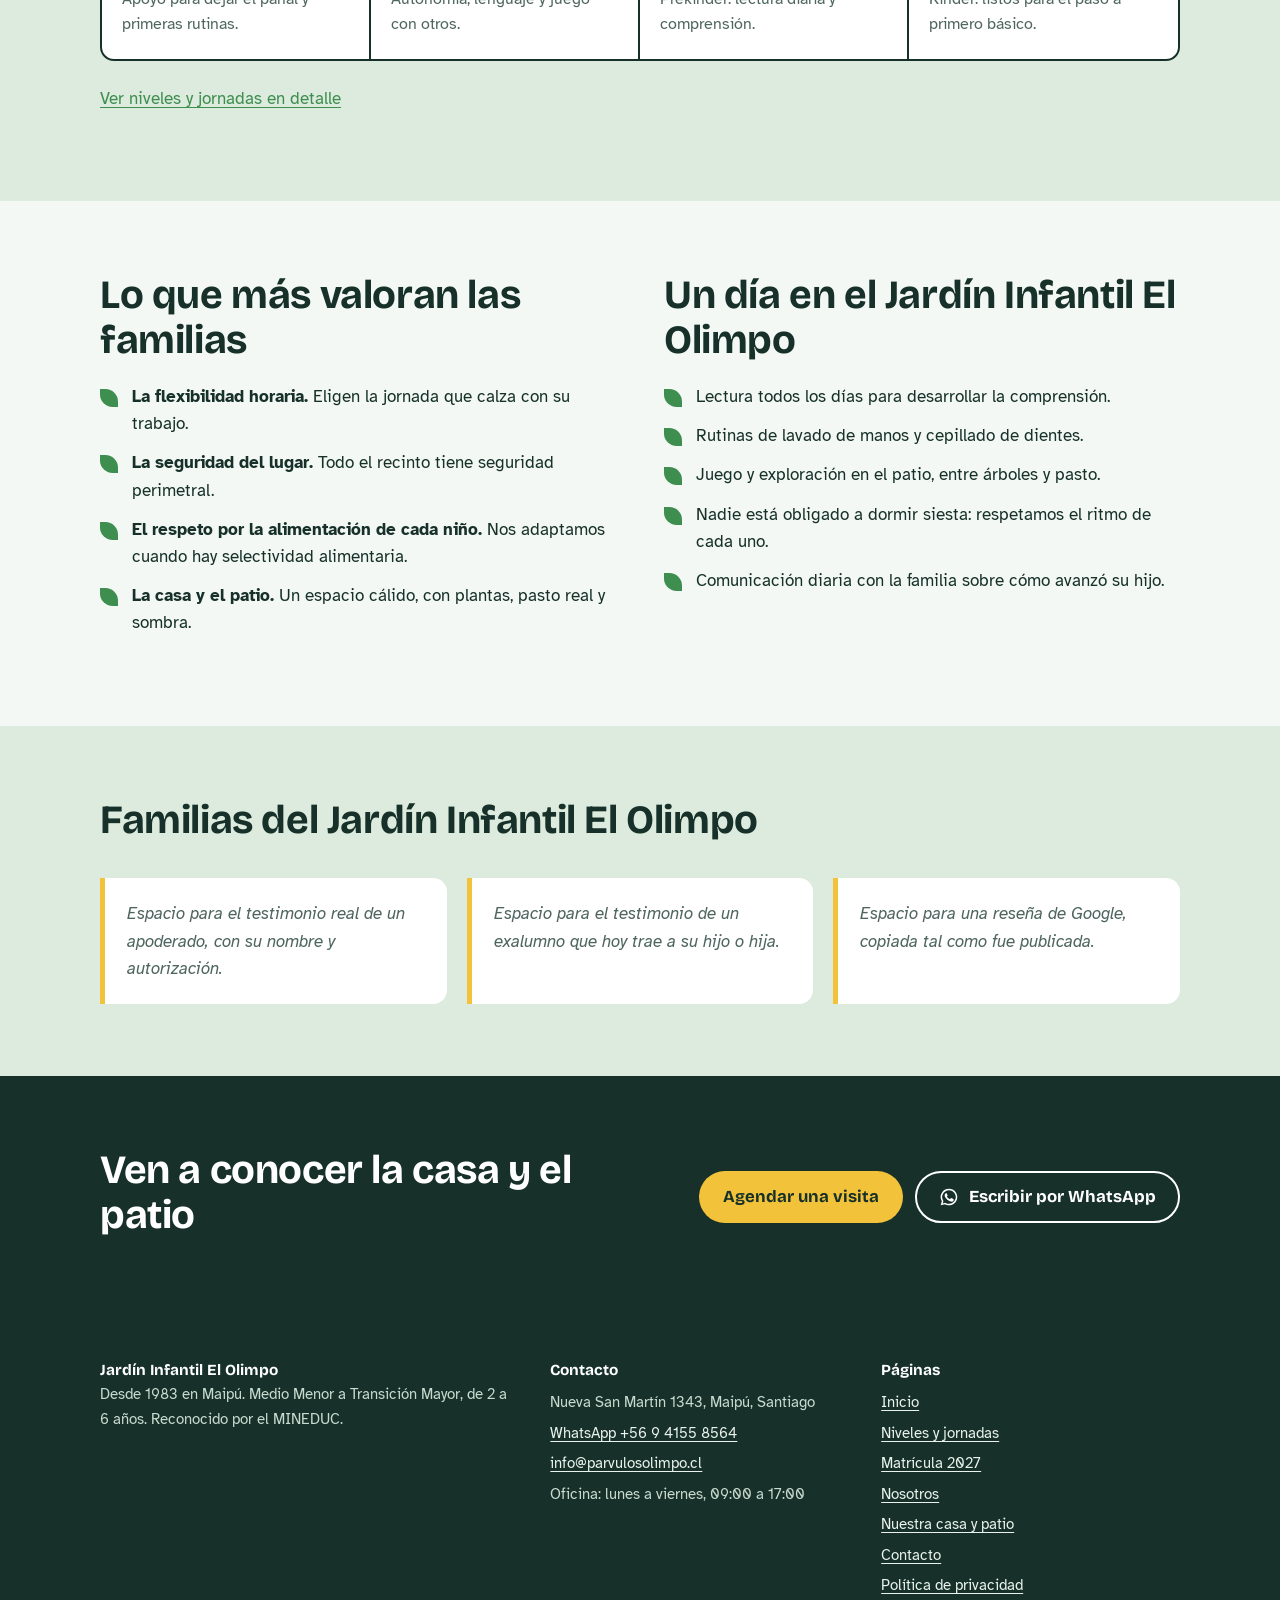
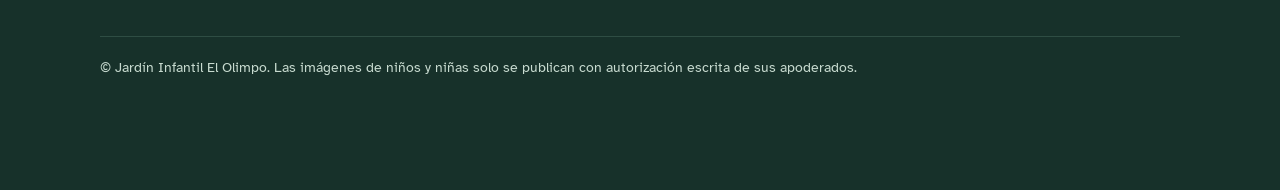
==== commit ccecb27e: "Nombre en el H1 de la portada; categoría «escuela de párvulos» en la bajada Co-Authored-By: Claude O" ====
--- a/index.html
+++ b/index.html
@@ -16,7 +16,7 @@
 <link rel="preconnect" href="https://fonts.googleapis.com">
 <link rel="preconnect" href="https://fonts.gstatic.com" crossorigin>
 <link href="https://fonts.googleapis.com/css2?family=Atkinson+Hyperlegible:ital,wght@0,400;0,700;1,400&family=Bricolage+Grotesque:opsz,wght@12..96,600;12..96,700;12..96,800&display=swap" rel="stylesheet">
-<link rel="stylesheet" href="styles.css">
+<link rel="stylesheet" href="styles.css?v=2">
 <script type="application/ld+json">{"@context": "https://schema.org", "@type": "Preschool", "name": "Jardín Infantil El Olimpo", "alternateName": "Escuela de Párvulos El Olimpo", "url": "https://parvulosolimpo.cl/", "telephone": "+56941558564", "email": "info@parvulosolimpo.cl", "foundingDate": "1983", "address": {"@type": "PostalAddress", "streetAddress": "Nueva San Martín 1343", "addressLocality": "Maipú", "addressRegion": "Región Metropolitana", "addressCountry": "CL"}, "openingHoursSpecification": [{"@type": "OpeningHoursSpecification", "dayOfWeek": ["Monday", "Tuesday", "Wednesday", "Thursday", "Friday"], "opens": "09:00", "closes": "17:00"}], "description": "Jardín Infantil El Olimpo, escuela de párvulos particular en Maipú desde 1983. Medio Menor a Transición Mayor (2 a 6 años), grupos pequeños, patio con pasto y árboles, media jornada o jornada extendida. Reconocido por el MINEDUC."}</script>
 </head>
 <body>
@@ -34,8 +34,8 @@
   <div class="envoltura">
     <div>
       <span class="aviso-matricula">Matrícula 2027 abierta</span>
-      <h1>Una casa con patio donde cada niño crece a su ritmo</h1>
-      <p class="bajada">Jardín Infantil El Olimpo, en Maipú desde 1983. Grupos pequeños, pasto y árboles, y la Tía Juanita, que conoce a cada niño por su nombre.</p>
+      <h1><span class="h1-marca">Jardín Infantil El Olimpo en Maipú</span> Una casa con patio donde cada niño crece a su ritmo</h1>
+      <p class="bajada">Escuela de párvulos particular, desde 1983. Grupos pequeños, pasto y árboles, y la Tía Juanita, que conoce a cada niño por su nombre.</p>
       <div class="acciones">
         <a class="boton boton-principal" href="matricula.html#visita">Agendar una visita</a>
         <a class="boton boton-secundario" href="https://wa.me/56941558564?text=Hola%2C%20quiero%20informaci%C3%B3n%20de%20la%20matr%C3%ADcula%202027%20en%20el%20Jard%C3%ADn%20Infantil%20El%20Olimpo."><svg viewBox="0 0 24 24" aria-hidden="true" fill="currentColor"><path d="M12 2a10 10 0 0 0-8.6 15.1L2 22l5-1.3A10 10 0 1 0 12 2Zm0 18.2a8.2 8.2 0 0 1-4.2-1.1l-.3-.2-3 .8.8-2.9-.2-.3A8.2 8.2 0 1 1 12 20.2Zm4.5-6.1c-.2-.1-1.5-.7-1.7-.8-.2-.1-.4-.1-.6.1l-.8 1c-.1.2-.3.2-.5.1a6.7 6.7 0 0 1-3.3-2.9c-.3-.4.2-.4.7-1.4.1-.2 0-.3 0-.4l-.8-1.8c-.2-.5-.4-.4-.6-.4h-.5a1 1 0 0 0-.7.3 3 3 0 0 0-.9 2.2 5.2 5.2 0 0 0 1.1 2.8 11.9 11.9 0 0 0 4.6 4c1.7.7 2.4.8 3.2.7a2.8 2.8 0 0 0 1.8-1.3 2.3 2.3 0 0 0 .2-1.3c-.1-.1-.3-.2-.5-.3Z"/></svg> Escribir por WhatsApp</a>
--- a/styles.css
+++ b/styles.css
@@ -24,6 +24,7 @@
 :focus-visible{outline:3px solid var(--girasol);outline-offset:3px;border-radius:6px}
 h1,h2,h3{font-family:var(--f-tit);line-height:1.12;margin:0 0 .5em;letter-spacing:-.01em}
 h1{font-size:clamp(2.2rem,5.4vw,3.9rem);font-weight:800}
+.h1-marca{display:block;font-size:clamp(1.05rem,2vw,1.3rem);font-weight:700;color:var(--suave);letter-spacing:0;margin-bottom:.45em}
 h2{font-size:clamp(1.7rem,3.4vw,2.5rem);font-weight:700}
 h3{font-size:1.25rem;font-weight:700}
 p{margin:0 0 1em;max-width:68ch}
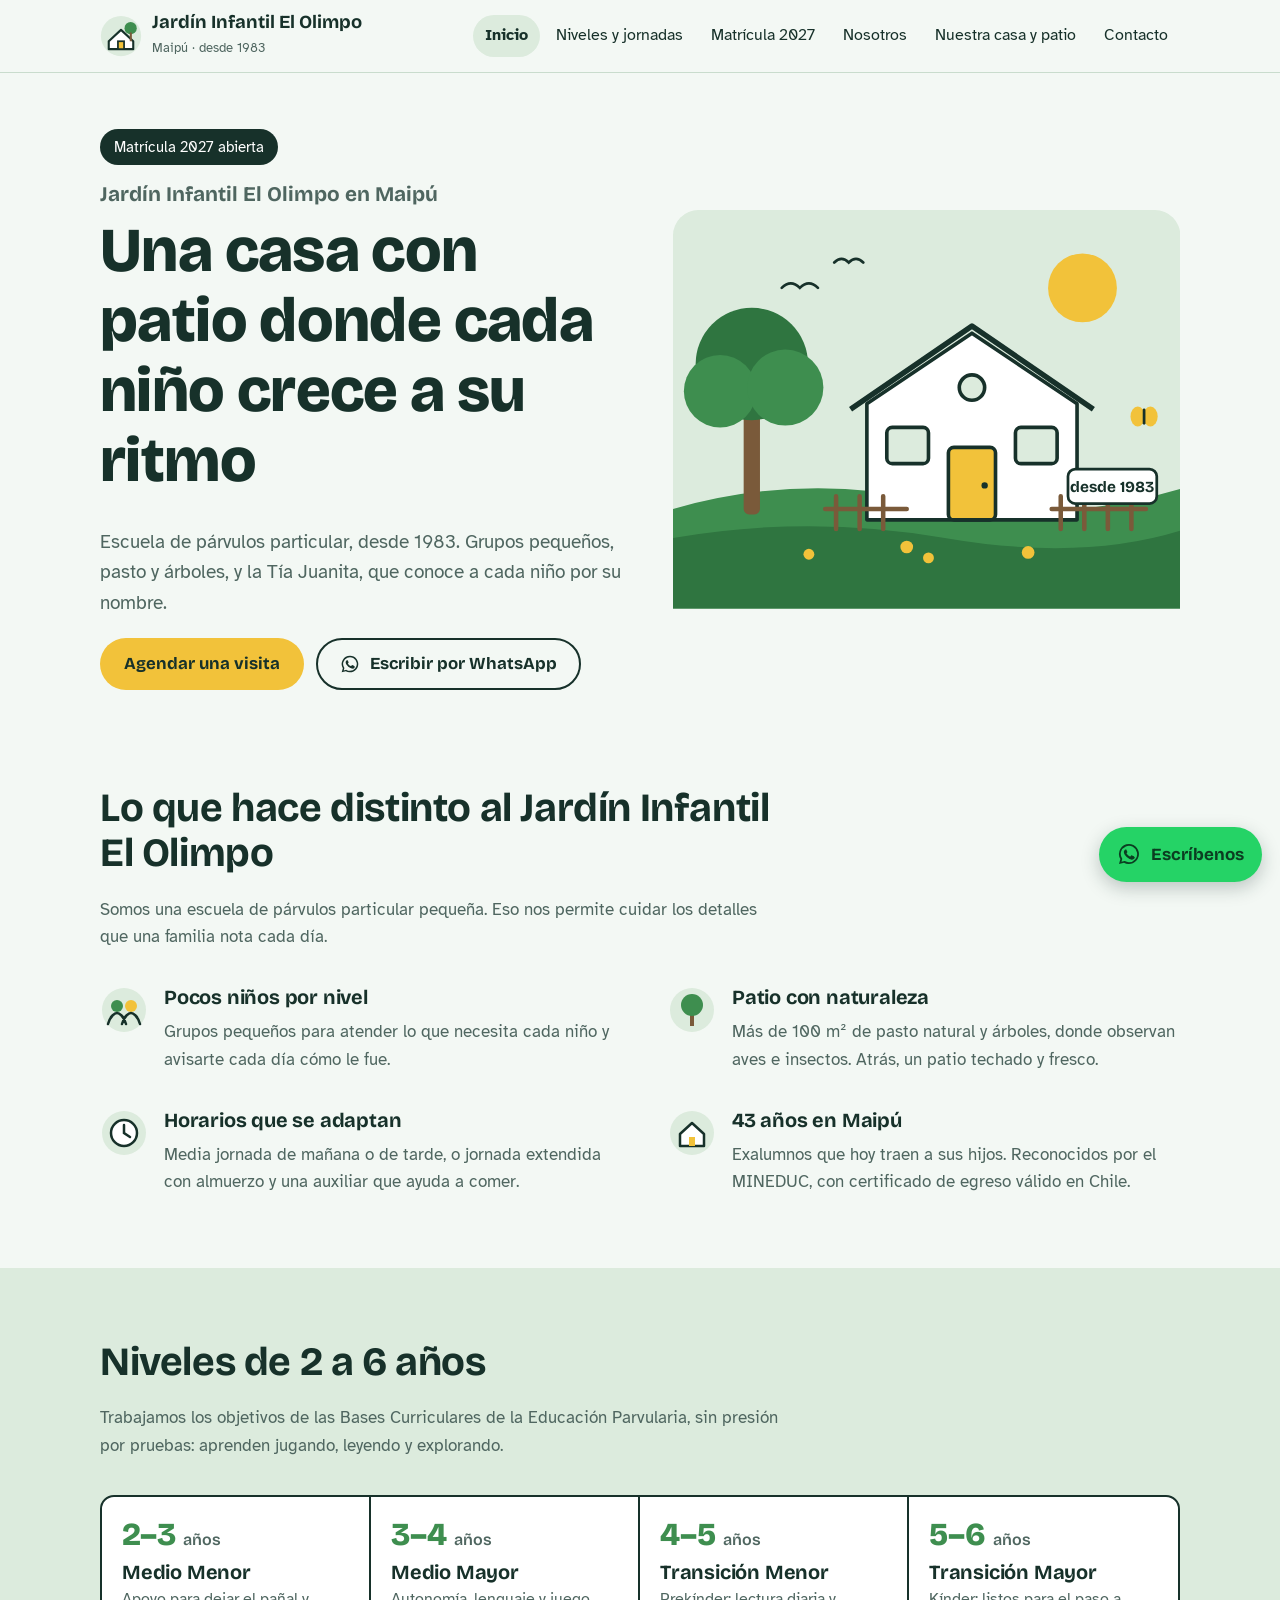
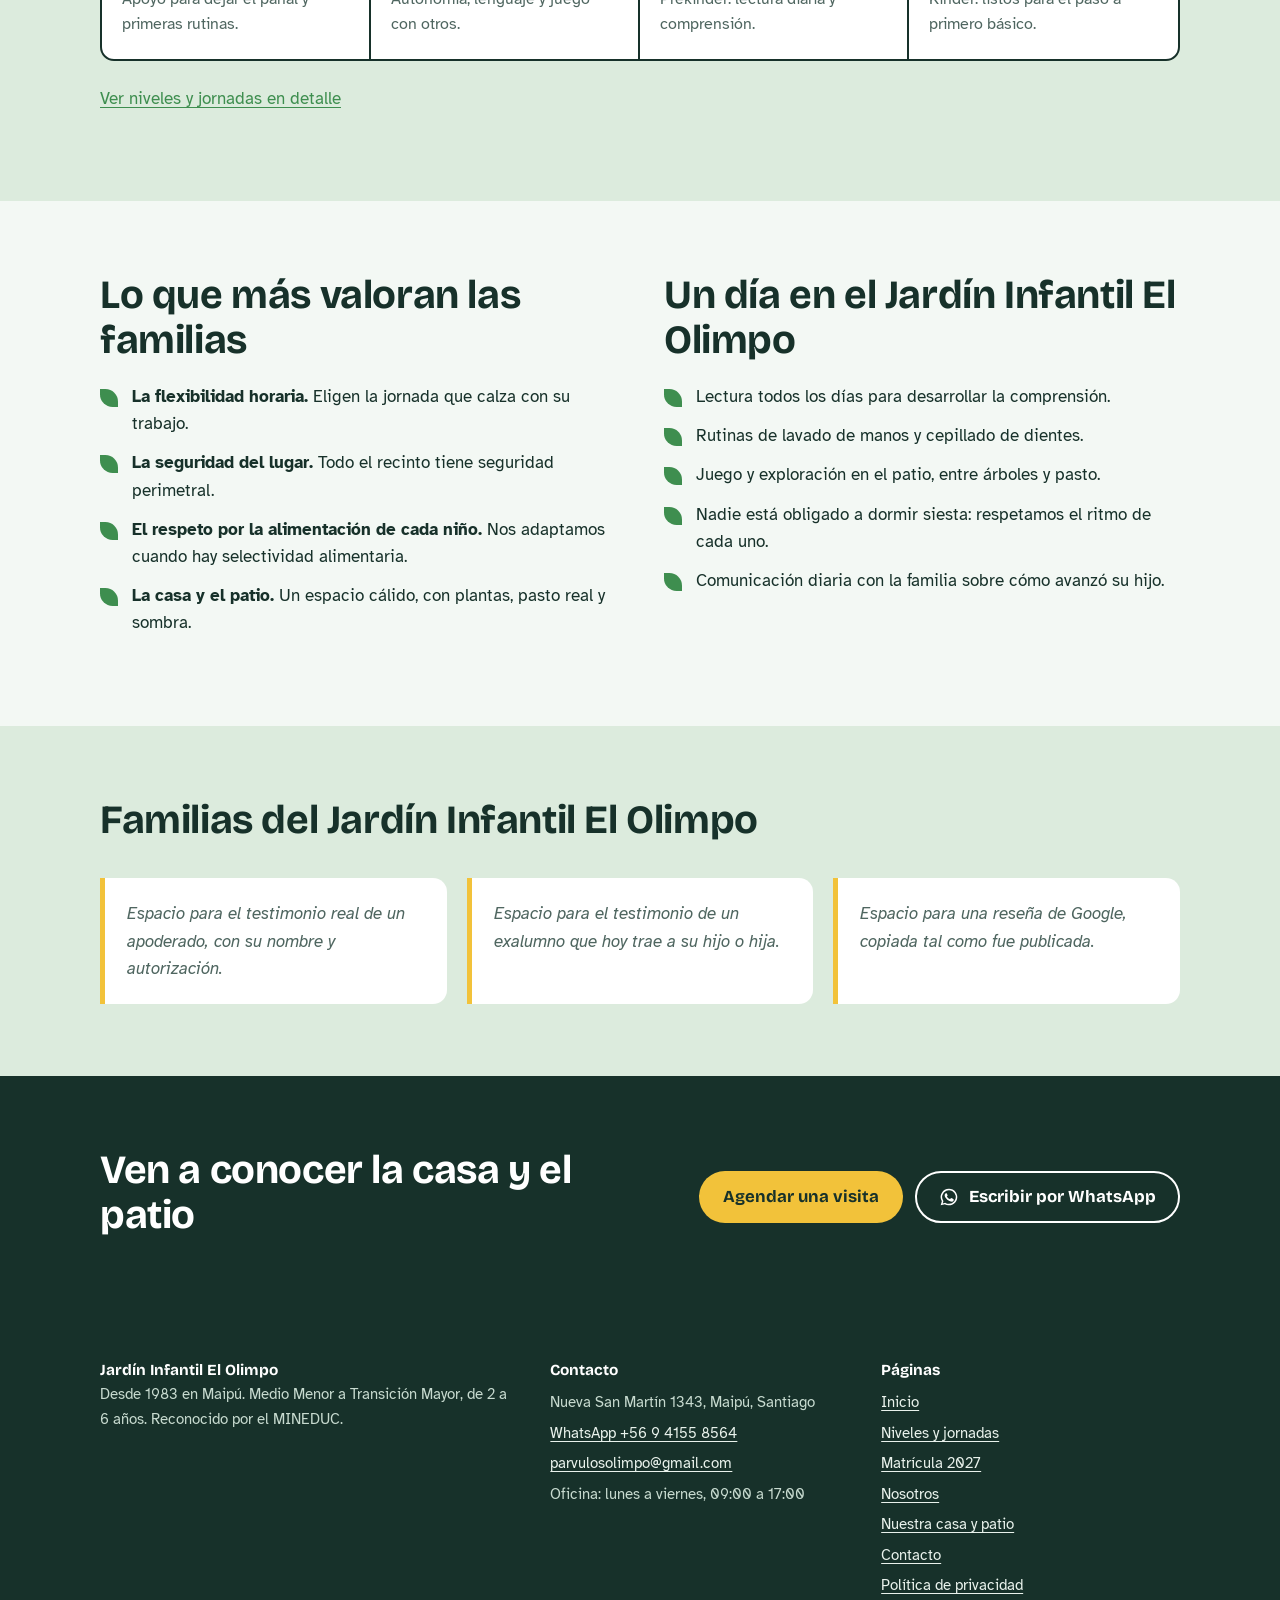
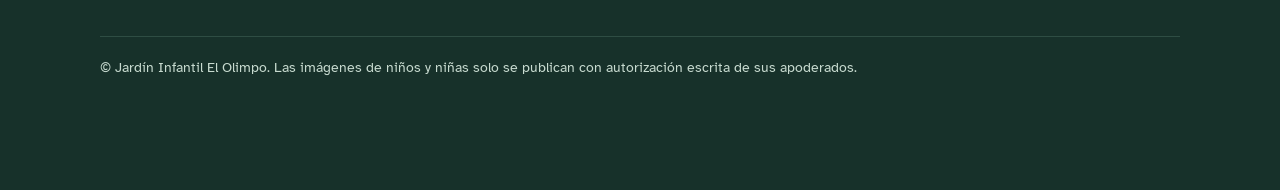
==== commit 4e606941: "Cambiar correo de contacto a parvulosolimpo@gmail.com Co-Authored-By: Claude Opus 5.5 <noreply@anthr" ====
--- a/index.html
+++ b/index.html
@@ -17,7 +17,7 @@
 <link rel="preconnect" href="https://fonts.gstatic.com" crossorigin>
 <link href="https://fonts.googleapis.com/css2?family=Atkinson+Hyperlegible:ital,wght@0,400;0,700;1,400&family=Bricolage+Grotesque:opsz,wght@12..96,600;12..96,700;12..96,800&display=swap" rel="stylesheet">
 <link rel="stylesheet" href="styles.css?v=2">
-<script type="application/ld+json">{"@context": "https://schema.org", "@type": "Preschool", "name": "Jardín Infantil El Olimpo", "alternateName": "Escuela de Párvulos El Olimpo", "url": "https://parvulosolimpo.cl/", "telephone": "+56941558564", "email": "info@parvulosolimpo.cl", "foundingDate": "1983", "address": {"@type": "PostalAddress", "streetAddress": "Nueva San Martín 1343", "addressLocality": "Maipú", "addressRegion": "Región Metropolitana", "addressCountry": "CL"}, "openingHoursSpecification": [{"@type": "OpeningHoursSpecification", "dayOfWeek": ["Monday", "Tuesday", "Wednesday", "Thursday", "Friday"], "opens": "09:00", "closes": "17:00"}], "description": "Jardín Infantil El Olimpo, escuela de párvulos particular en Maipú desde 1983. Medio Menor a Transición Mayor (2 a 6 años), grupos pequeños, patio con pasto y árboles, media jornada o jornada extendida. Reconocido por el MINEDUC."}</script>
+<script type="application/ld+json">{"@context": "https://schema.org", "@type": "Preschool", "name": "Jardín Infantil El Olimpo", "alternateName": "Escuela de Párvulos El Olimpo", "url": "https://parvulosolimpo.cl/", "telephone": "+56941558564", "email": "parvulosolimpo@gmail.com", "foundingDate": "1983", "address": {"@type": "PostalAddress", "streetAddress": "Nueva San Martín 1343", "addressLocality": "Maipú", "addressRegion": "Región Metropolitana", "addressCountry": "CL"}, "openingHoursSpecification": [{"@type": "OpeningHoursSpecification", "dayOfWeek": ["Monday", "Tuesday", "Wednesday", "Thursday", "Friday"], "opens": "09:00", "closes": "17:00"}], "description": "Jardín Infantil El Olimpo, escuela de párvulos particular en Maipú desde 1983. Medio Menor a Transición Mayor (2 a 6 años), grupos pequeños, patio con pasto y árboles, media jornada o jornada extendida. Reconocido por el MINEDUC."}</script>
 </head>
 <body>
 <a class="saltar" href="#contenido">Saltar al contenido</a>
@@ -161,7 +161,7 @@
       <ul>
         <li>Nueva San Martín 1343, Maipú, Santiago</li>
         <li><a href="https://wa.me/56941558564?text=Hola%2C%20quiero%20informaci%C3%B3n%20de%20la%20matr%C3%ADcula%202027%20en%20el%20Jard%C3%ADn%20Infantil%20El%20Olimpo.">WhatsApp +56 9 4155 8564</a></li>
-        <li><a href="mailto:info@parvulosolimpo.cl">info@parvulosolimpo.cl</a></li>
+        <li><a href="mailto:parvulosolimpo@gmail.com">parvulosolimpo@gmail.com</a></li>
         <li>Oficina: lunes a viernes, 09:00 a 17:00</li>
       </ul>
     </div>
